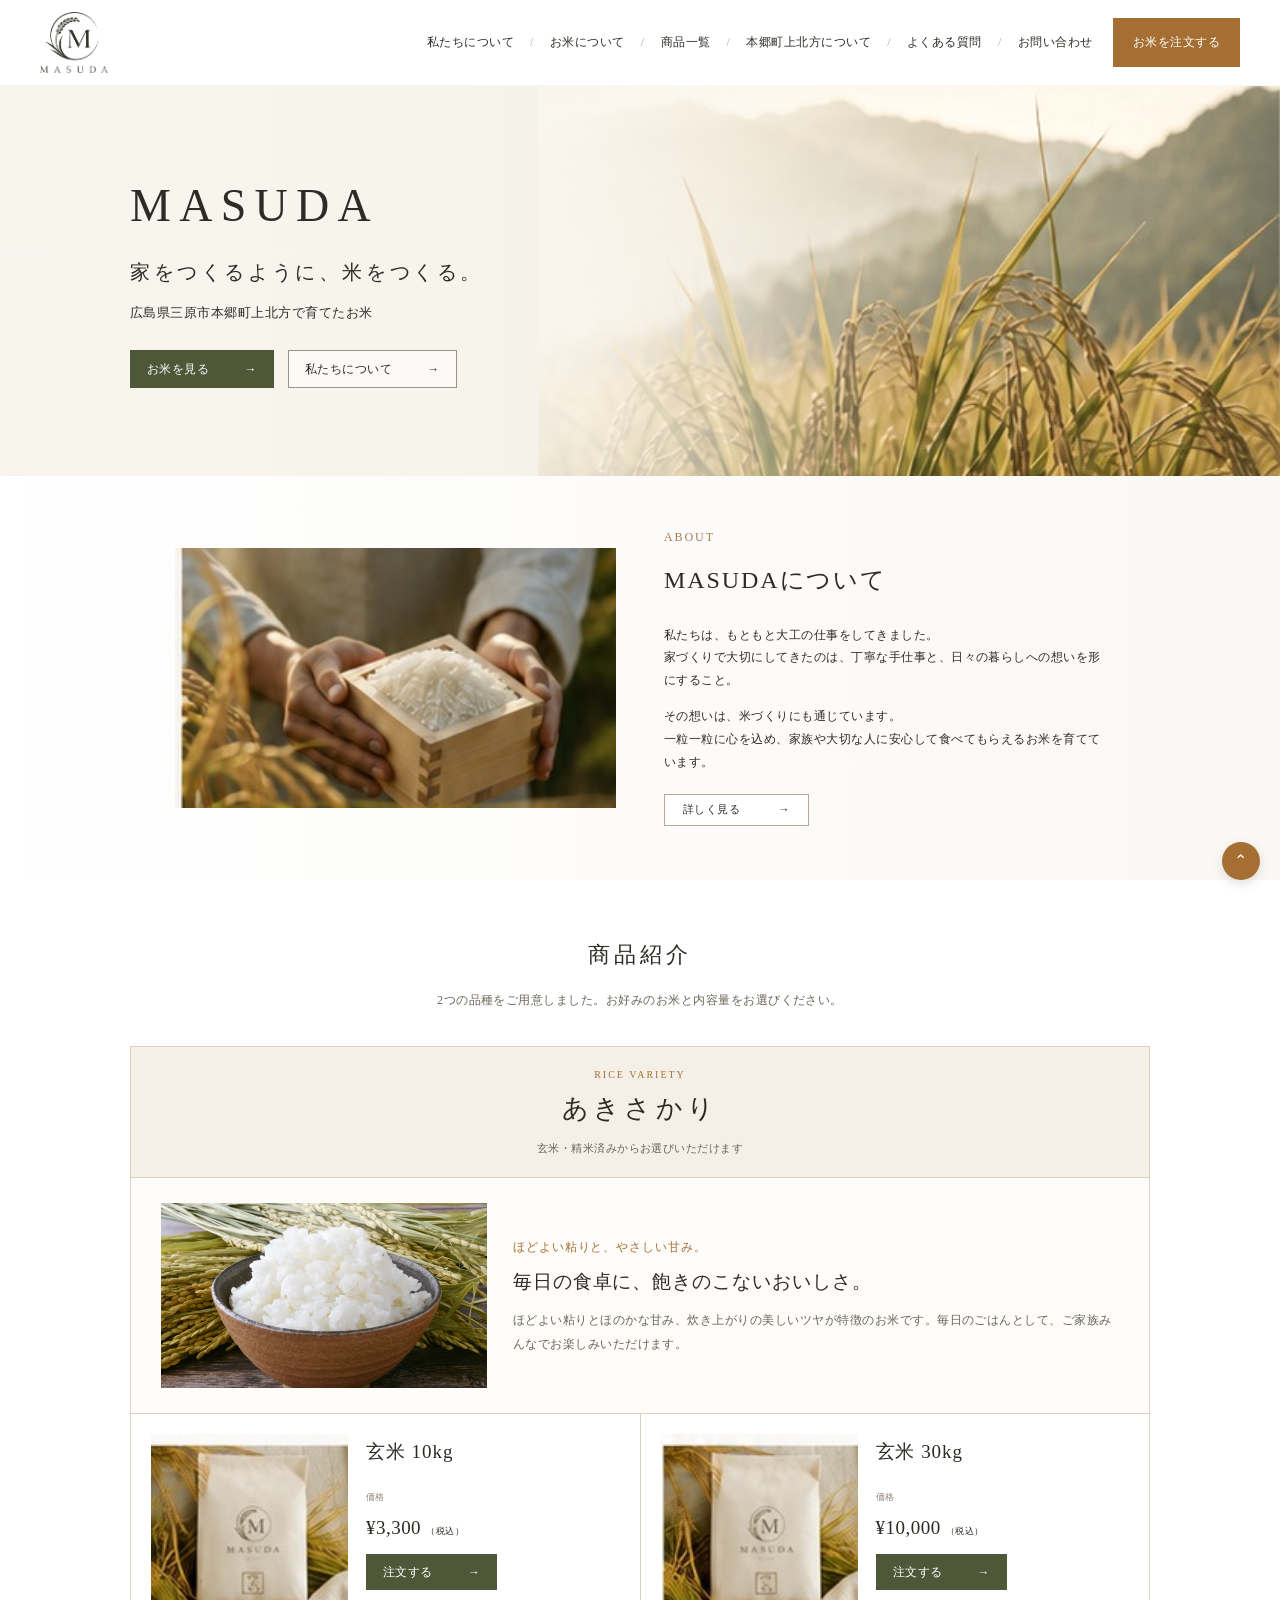
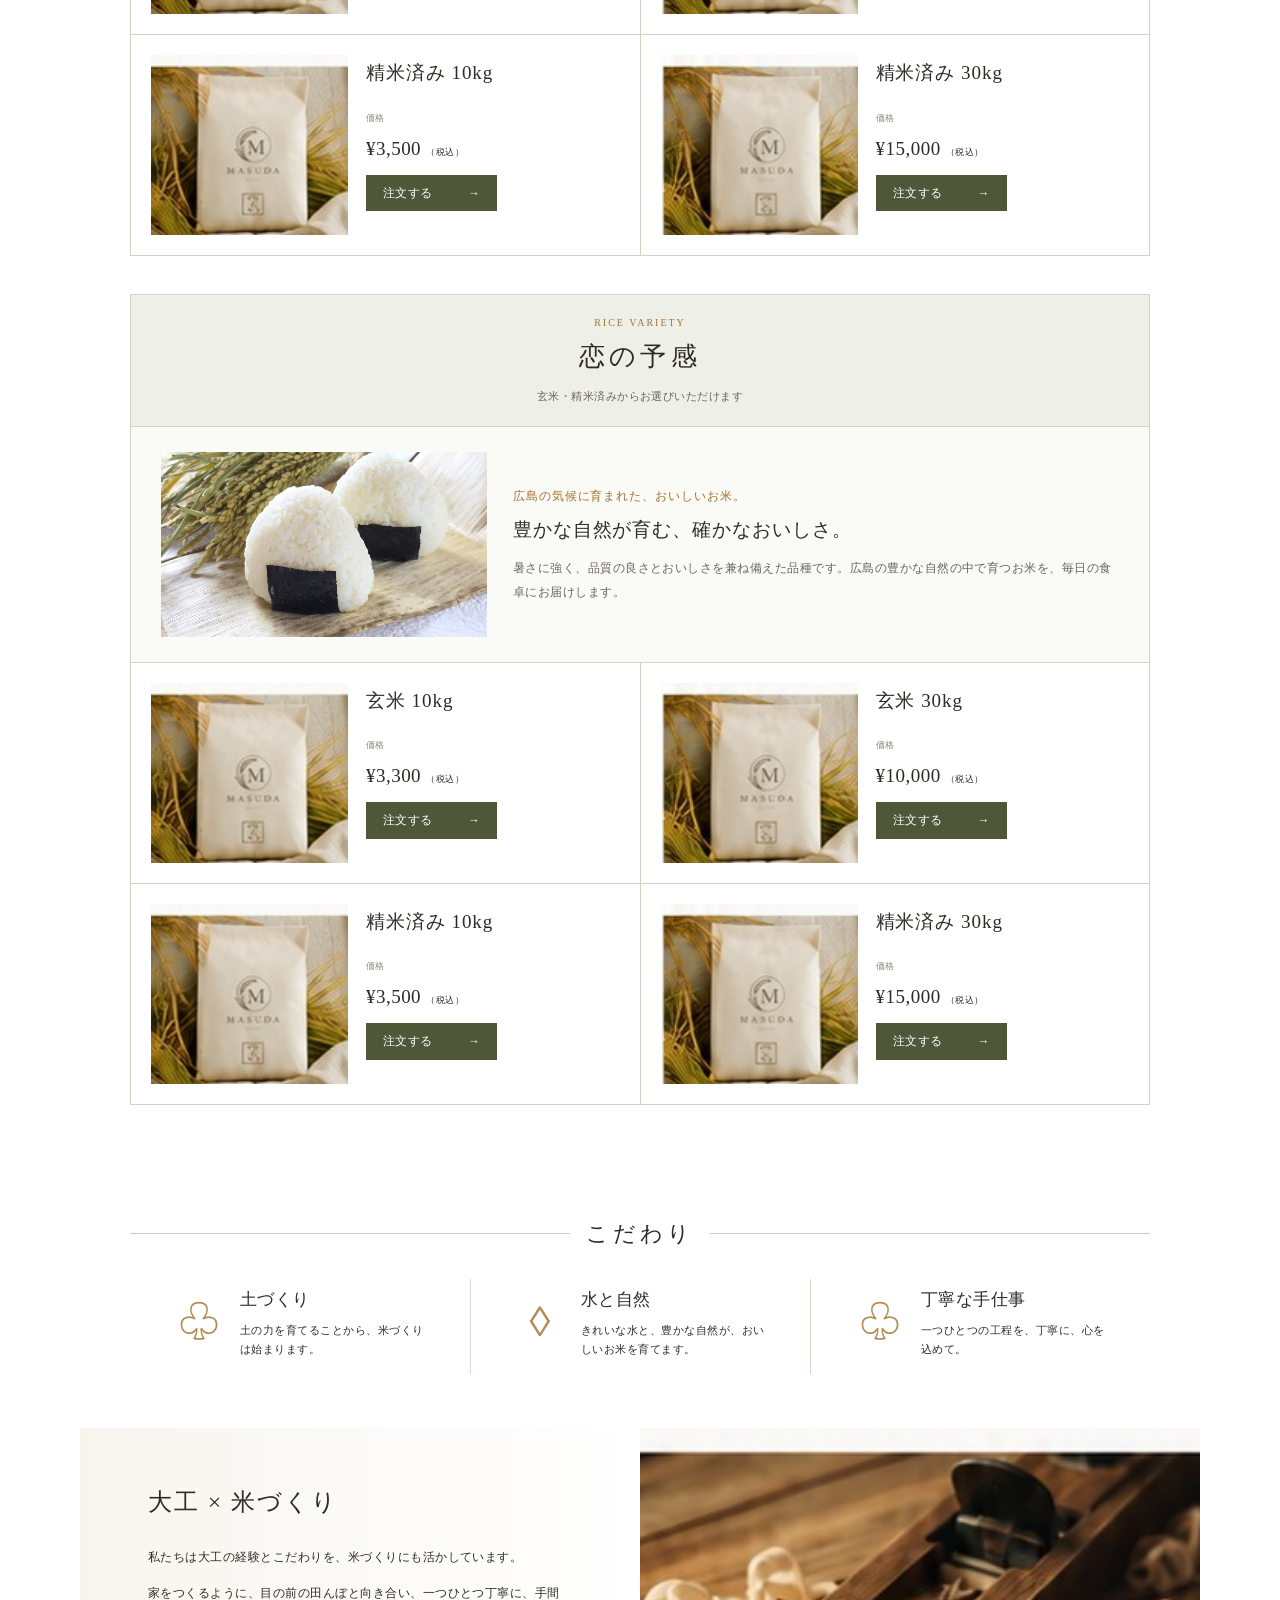
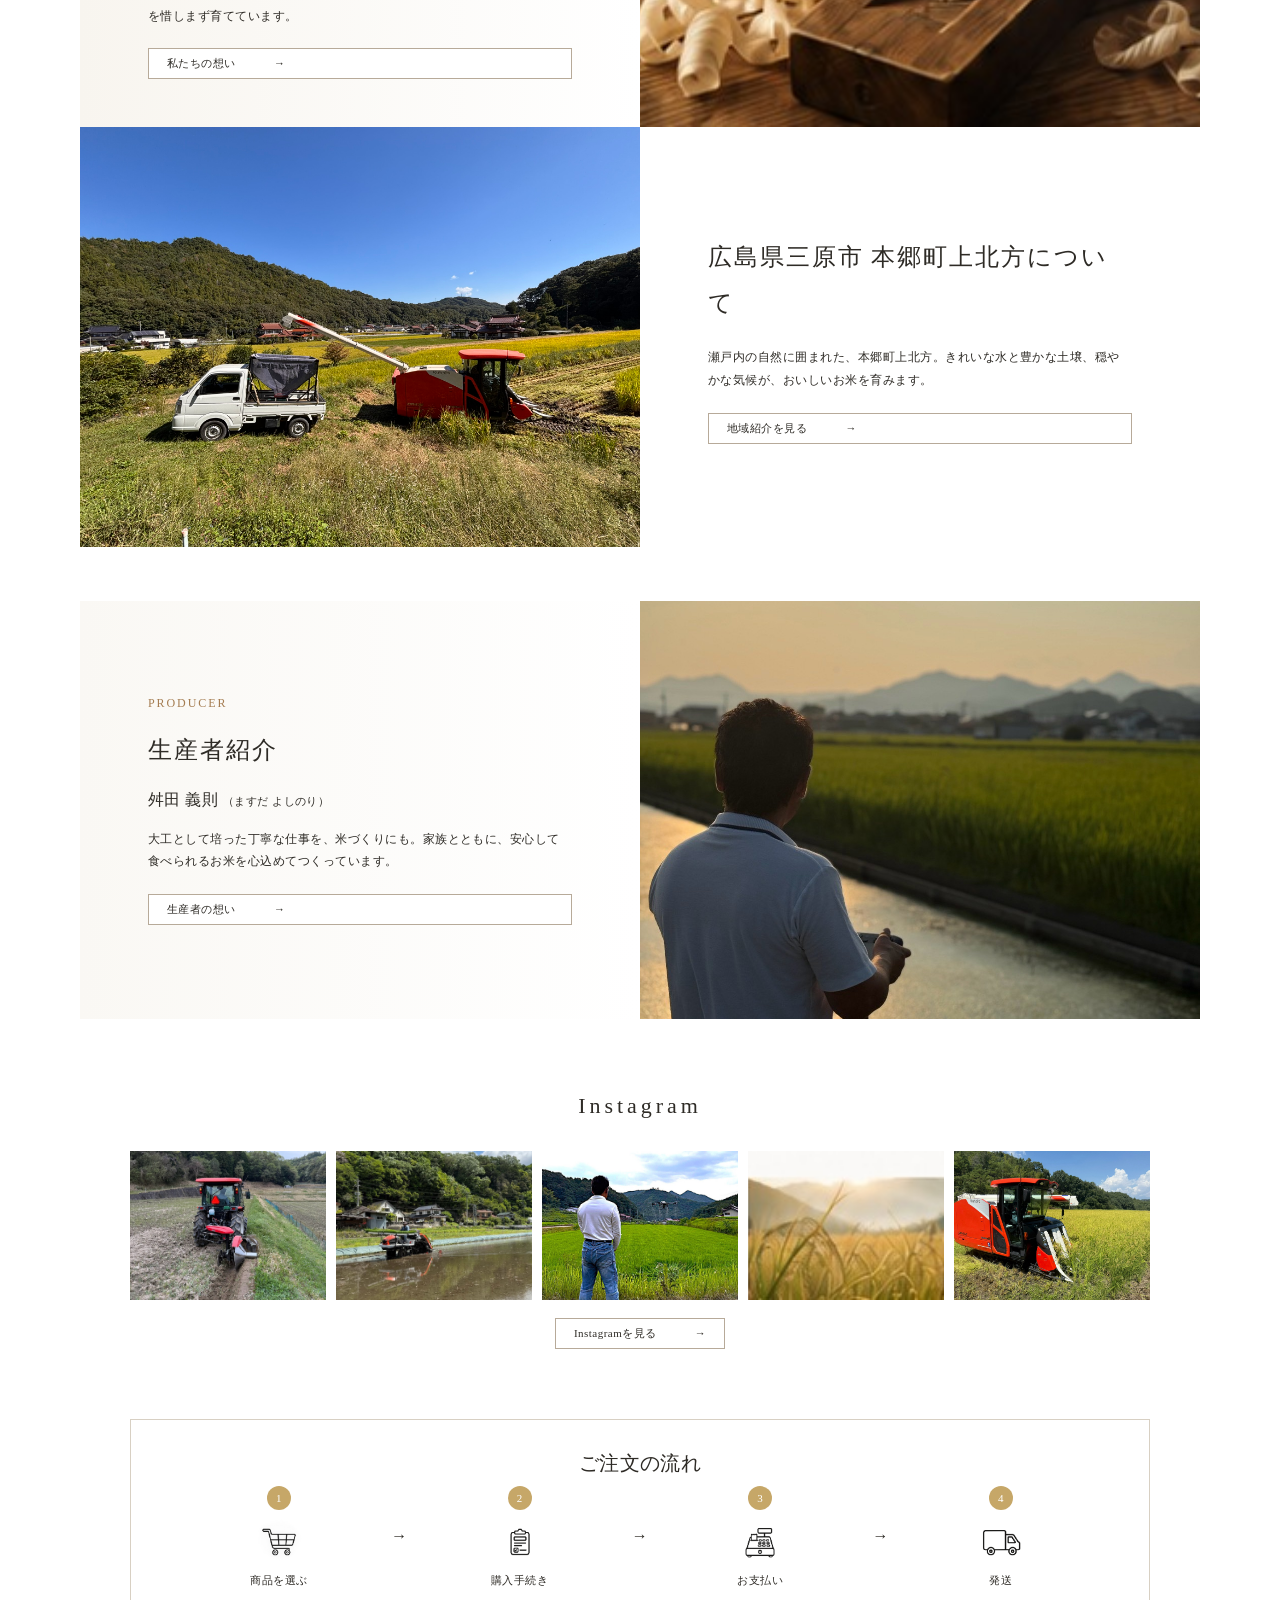
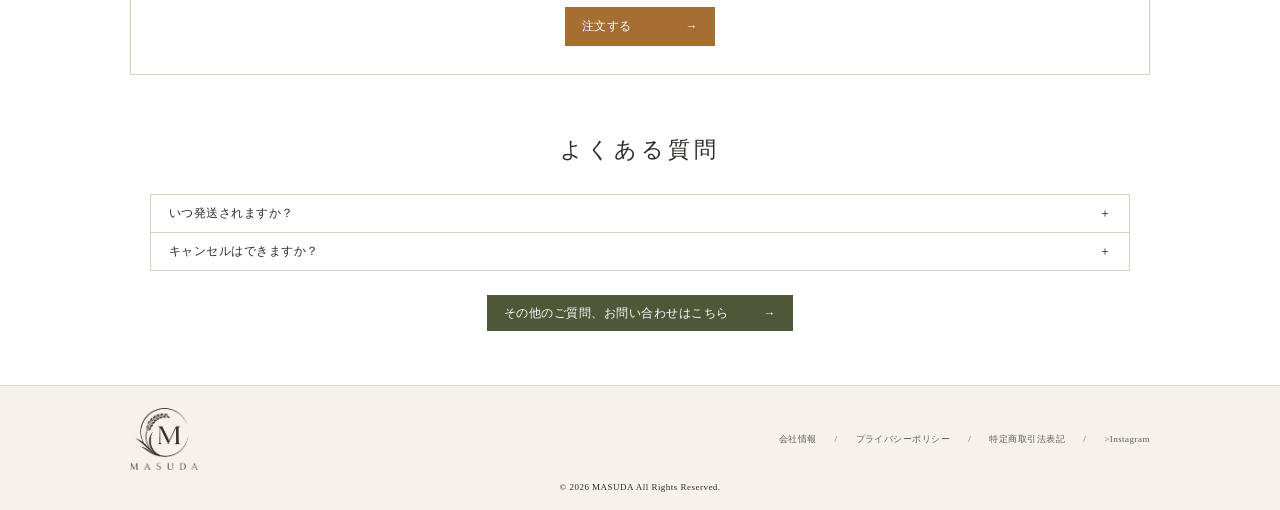
==== index.html @ 1111ba32 "Add files via upload" ====
<!doctype html>
<html lang="ja">
<head>
  <meta charset="utf-8" />
  <meta name="viewport" content="width=device-width, initial-scale=1" />
  <title>MASUDA｜広島県三原市 本郷町上北方のお米</title>
  <meta name="description" content="家をつくるように、米をつくる。広島県三原市本郷町上北方で育てたお米をお届けします。" />
  <link rel="stylesheet" href="styles.css" />
</head>
<body>
  <header class="site-header">
    <a class="brand" href="#top" aria-label="MASUDA トップへ">
      <img src="assets/背景なし.png" alt="MASUDA" style="display:block; width:170px; max-width:40%; height:auto;" />
    </a>
    <button class="menu-toggle" aria-label="メニューを開く" aria-expanded="false">☰</button>
    <nav class="global-nav" aria-label="メインナビゲーション">
      <a href="#about">私たちについて</a><span>/</span>
      <a href="#rice">お米について</a><span>/</span>
      <a href="#products">商品一覧</a><span>/</span>
      <a href="#area">本郷町上北方について</a><span>/</span>
      <a href="#faq">よくある質問</a><span>/</span>
      <a href="#contact">お問い合わせ</a>
      <a class="nav-cta" href="#order">お米を注文する</a>
    </nav>
  </header>

  <main id="top">
    <section class="hero">
      <div class="hero-photo" aria-hidden="true"></div>
      <div class="hero-fade" aria-hidden="true"></div>
      <div class="hero-inner shell">
        <p class="hero-title">MASUDA</p>
        <h1>家をつくるように、米をつくる。</h1>
        <p class="hero-copy">広島県三原市本郷町上北方で育てたお米</p>
        <div class="hero-actions">
          <a class="button button-dark" href="#products">お米を見る <span>→</span></a>
          <a class="button button-light" href="#about">私たちについて <span>→</span></a>
        </div>
      </div>
    </section>

    <section class="about section" id="about">
      <div class="shell two-col about-grid">
        <img class="photo" src="assets/about.jpg" alt="升に入れたお米を手に持つ様子" />
        <div class="about-copy">
          <p class="eyebrow">ABOUT</p>
          <h2>MASUDAについて</h2>
          <p>私たちは、もともと大工の仕事をしてきました。<br>家づくりで大切にしてきたのは、丁寧な手仕事と、日々の暮らしへの想いを形にすること。</p>
          <p>その想いは、米づくりにも通じています。<br>一粒一粒に心を込め、家族や大切な人に安心して食べてもらえるお米を育てています。</p>
          <a class="text-button" href="about.html">詳しく見る <span>→</span></a>
        </div>
      </div>
    </section>

    <section class="products section" id="products">
      <div class="shell">
        <div class="section-heading-inline"><h2>商品紹介</h2></div>
        <p class="products-intro">2つの品種をご用意しました。お好みのお米と内容量をお選びください。</p>
          <section class="rice-variety rice-variety--akisakari" aria-labelledby="heading-akisakari">
            <div class="variety-heading">
              <span class="variety-eyebrow">RICE VARIETY</span>
              <h3 id="heading-akisakari">あきさかり</h3>
              <p>玄米・精米済みからお選びいただけます</p>
            </div>
            <div class="variety-story">
              <img class="variety-story-photo" src="assets/akisakari.jpg" alt="あきさかりの写真" loading="lazy" />
              <div class="variety-story-text">
                <p class="variety-tagline">ほどよい粘りと、やさしい甘み。</p>
                <h4>毎日の食卓に、飽きのこないおいしさ。</h4>
                <p>ほどよい粘りとほのかな甘み、炊き上がりの美しいツヤが特徴のお米です。毎日のごはんとして、ご家族みんなでお楽しみいただけます。</p>
              </div>
            </div>
            <div class="product-grid">
              <article class="product-card">
                <img src="assets/product10.jpg" alt="あきさかり 玄米 10kg" loading="lazy" />
                <div class="product-body">
                  <h4>玄米 <span>10kg</span></h4>
                  <span class="label">価格</span>
                  <p class="price">¥3,300 <small>（税込）</small></p>
                  <a href="#order" class="button button-dark small">注文する <span>→</span></a>
                </div>
              </article>
              <article class="product-card">
                <img src="assets/product30.jpg" alt="あきさかり 玄米 30kg" loading="lazy" />
                <div class="product-body">
                  <h4>玄米 <span>30kg</span></h4>
                  <span class="label">価格</span>
                  <p class="price">¥10,000 <small>（税込）</small></p>
                  <a href="#order" class="button button-dark small">注文する <span>→</span></a>
                </div>
              </article>
              <article class="product-card">
                <img src="assets/product10.jpg" alt="あきさかり 精米済み 10kg" loading="lazy" />
                <div class="product-body">
                  <h4>精米済み <span>10kg</span></h4>
                  <span class="label">価格</span>
                  <p class="price">¥3,500 <small>（税込）</small></p>
                  <a href="#order" class="button button-dark small">注文する <span>→</span></a>
                </div>
              </article>
              <article class="product-card">
                <img src="assets/product30.jpg" alt="あきさかり 精米済み 30kg" loading="lazy" />
                <div class="product-body">
                  <h4>精米済み <span>30kg</span></h4>
                  <span class="label">価格</span>
                  <p class="price">¥15,000 <small>（税込）</small></p>
                  <a href="#order" class="button button-dark small">注文する <span>→</span></a>
                </div>
              </article>
            </div>
          </section>
          <section class="rice-variety rice-variety--koinoyokan" aria-labelledby="heading-koinoyokan">
            <div class="variety-heading">
              <span class="variety-eyebrow">RICE VARIETY</span>
              <h3 id="heading-koinoyokan">恋の予感</h3>
              <p>玄米・精米済みからお選びいただけます</p>
            </div>
            <div class="variety-story">
              <img class="variety-story-photo" src="assets/koinoyokan.jpg" alt="恋の予感の写真" loading="lazy" />
              <div class="variety-story-text">
                <p class="variety-tagline">広島の気候に育まれた、おいしいお米。</p>
                <h4>豊かな自然が育む、確かなおいしさ。</h4>
                <p>暑さに強く、品質の良さとおいしさを兼ね備えた品種です。広島の豊かな自然の中で育つお米を、毎日の食卓にお届けします。</p>
              </div>
            </div>
            <div class="product-grid">
              <article class="product-card">
                <img src="assets/product10.jpg" alt="恋の予感 玄米 10kg" loading="lazy" />
                <div class="product-body">
                  <h4>玄米 <span>10kg</span></h4>
                  <span class="label">価格</span>
                  <p class="price">¥3,300 <small>（税込）</small></p>
                  <a href="#order" class="button button-dark small">注文する <span>→</span></a>
                </div>
              </article>
              <article class="product-card">
                <img src="assets/product30.jpg" alt="恋の予感 玄米 30kg" loading="lazy" />
                <div class="product-body">
                  <h4>玄米 <span>30kg</span></h4>
                  <span class="label">価格</span>
                  <p class="price">¥10,000 <small>（税込）</small></p>
                  <a href="#order" class="button button-dark small">注文する <span>→</span></a>
                </div>
              </article>
              <article class="product-card">
                <img src="assets/product10.jpg" alt="恋の予感 精米済み 10kg" loading="lazy" />
                <div class="product-body">
                  <h4>精米済み <span>10kg</span></h4>
                  <span class="label">価格</span>
                  <p class="price">¥3,500 <small>（税込）</small></p>
                  <a href="#order" class="button button-dark small">注文する <span>→</span></a>
                </div>
              </article>
              <article class="product-card">
                <img src="assets/product30.jpg" alt="恋の予感 精米済み 30kg" loading="lazy" />
                <div class="product-body">
                  <h4>精米済み <span>30kg</span></h4>
                  <span class="label">価格</span>
                  <p class="price">¥15,000 <small>（税込）</small></p>
                  <a href="#order" class="button button-dark small">注文する <span>→</span></a>
                </div>
              </article>
            </div>
          </section>
      </div>
    </section>

    <section class="section commitment" id="rice">
      <div class="shell">
        <h2 class="center-title"><span>こだわり</span></h2>
        <div class="feature-grid">
          <article><div class="icon">♧</div><h3>土づくり</h3><p>土の力を育てることから、米づくりは始まります。</p></article>
          <article><div class="icon">◊</div><h3>水と自然</h3><p>きれいな水と、豊かな自然が、おいしいお米を育てます。</p></article>
          <article><div class="icon">♧</div><h3>丁寧な手仕事</h3><p>一つひとつの工程を、丁寧に、心を込めて。</p></article>
        </div>
      </div>
    </section>

    <section class="story-block" id="story">
      <div class="shell split-row">
        <div class="text-panel"><h2>大工 × 米づくり</h2><p>私たちは大工の経験とこだわりを、米づくりにも活かしています。</p><p>家をつくるように、目の前の田んぼと向き合い、一つひとつ丁寧に、手間を惜しまず育てています。</p><a class="text-button" href="about.html">私たちの想い <span>→</span></a></div>
        <img src="assets/wood.jpg" alt="鉋と木くず" />
      </div>
    </section>

    <section class="area-block" id="area">
      <div class="shell split-row reverse-mobile">
        <img src="assets/IMG_4456.JPEG" alt="広島県三原市本郷町上北方の田園風景" />
        <div class="text-panel"><h2>広島県三原市 本郷町上北方について</h2><p>瀬戸内の自然に囲まれた、本郷町上北方。きれいな水と豊かな土壌、穏やかな気候が、おいしいお米を育みます。</p><a class="text-button" href="chiiki.html">地域紹介を見る <span>→</span></a></div>
      </div>
    </section>

    <section class="producer section">
      <div class="shell split-row producer-row">
        <div class="text-panel"><p class="eyebrow">PRODUCER</p><h2>生産者紹介</h2><h3>舛田 義則 <small>（ますだ よしのり）</small></h3><p>大工として培った丁寧な仕事を、米づくりにも。家族とともに、安心して食べられるお米を心込めてつくっています。</p><a class="text-button" href="#contact">生産者の想い <span>→</span></a></div>
        <img src="assets/MASUDA.jpg" alt="生産者 舛田義則" />
      </div>
    </section>

    <section class="instagram section">
      <div class="shell">
        <h2 class="center-title simple">Instagram</h2>
        <div class="insta-grid">
          <img src="assets/azenuri.jpg" alt="畔塗り"><img src="assets/taue.jpg" alt="田植え"><img src="assets/dron.jpg" alt="ドローン"><img src="assets/insta1.jpg" alt="稲穂"><img src="assets/inekari.jpg" alt="稲刈り">
        </div>
        <div class="center"><a class="text-button" href="https://www.instagram.com/masudabuilding/" target="_blank"rel="noopener noreferrer">Instagramを見る <span>→</span></a></div>
      </div>
    </section>

    <section class="order section" id="order">
      <div class="shell order-box">
        <h2>ご注文の流れ</h2>
        
        <div class="steps">
          <div class="step"><span>1</span><div class="step-icon"><img src="assets/cart.png" alt="商品を選ぶ" /></div><p>商品を選ぶ</p></div><b>→</b>
          <div class="step"><span>2</span><div class="step-icon"><img src="assets/application.png" alt="購入手続き" /></div><p>購入手続き</p></div><b>→</b>
          <div class="step"><span>3</span><div class="step-icon"><img src="assets/reji.png" alt="支払い" /></div><p>お支払い</p></div><b>→</b>
          <div class="step"><span>4</span><div class="step-icon"><img src="assets/track.png" alt="発送" /></div><p>発送</p></div>
        </div>
        <a class="button button-gold order-cta" href="#">注文する <span>→</span></a>
      </div>
    </section>

    <section class="faq section" id="faq">
      <div class="shell narrow">
        <h2 class="center-title simple">よくある質問</h2>
        <details>
            <summary>いつ発送されますか？</summary>
            <p>ご入金確認後、３～４日程度で準備が整い次第発送いたします。</p>
          </details>
        <details>
            <summary>キャンセルはできますか？</summary>
            <p>発送前であれば対応できる場合があります（基本的にはキャンセルできません）。お問い合わせください。</p>
          </details>
        </div>
          <a href="#" class="button button-dark small">その他のご質問、お問い合わせはこちら <span>→</span></a>
      
    </section>
  </main>

  <footer class="site-footer" id="contact">
    <div class="shell footer-inner">
        <a class="brand" href="#top">
            <img src="assets/背景なし.png" alt="MASUDA" style="display:block; width:170px; max-width:40%; height:auto;" />
        </a>
        <nav>
            <a href="#">会社情報</a>
            <span>/</span>
            <a href="#">プライバシーポリシー</a>
            <span>/</span>
            <a href="#">特定商取引法表記</a>
            <span>/</span>
            <a href="https://www.instagram.com/masudabuilding/" target="_blank"rel="noopener noreferrer">>Instagram</a>
        </nav>
      </div>
    <small>© 2026 MASUDA All Rights Reserved.</small>
  </footer>
  <a class="to-top" href="#top" aria-label="ページ上部へ">⌃</a>
  <script src="script.js"></script>
</body>
</html>
---- styles.css ----
:root
{
    --ink:#2e2b26;
    --muted:#6b645a;
    --cream:#f8f6f1;
    --line:#d8d0c3;
    --green:#4f5739;
    --gold:#a56f33;
    --soft:#f4f0e8;
    --max:1020px
}
*
{
    box-sizing:border-box
}
html
{
    scroll-behavior:smooth
}
body
{
    margin:0;
    color:var(--ink);
    background:#fff;
    font-family:"Noto Serif JP","Yu Mincho",YuMincho,"Hiragino Mincho ProN",serif;
    line-height:1.9;
    letter-spacing:.03em
}
img
{
    display:block;
    max-width:100%
}
a
{
    color:inherit;
    text-decoration:none
}
.shell
{
    width:min(var(--max),calc(100% - 56px));
    margin-inline:auto
}
.section
{
    padding:54px 0
}
.site-header
{
    height:86px;
        display:flex;
        align-items:center;
        justify-content:space-between;
        padding:0 40px;
        background:rgba(255,255,255,.96);
        position:sticky;
        top:0;
        z-index:30;
        border-bottom:1px solid rgba(0,0,0,.03)
}
.brand
{
    display:flex;
    align-items:center;
    gap:14px
}
.brand-mark
{
    width:48px;
    height:48px;
    border:1px solid #6b655e;
    border-radius:50%;
    display:grid;
    place-items:center;
    font-size:28px;
    font-family:Georgia,serif;
    position:relative
}
.brand-mark:before
{
    content:"";position:absolute;
    inset:5px;
    border:1px solid #c9c1b6;
    border-radius:50%
}
.brand-name
{
    font-size:18px;
    letter-spacing:.35em
}
.global-nav
{
    display:flex;
    align-items:center;
    gap:16px;
    font-size:12px
}
.global-nav a
{
    white-space:nowrap
}
.global-nav span
{
    color:#b0a89e
}
.nav-cta
{
    background:var(--gold);
    color:#fff;
    padding:13px 20px;
    margin-left:4px
}
.menu-toggle
{
    display:none;
    border:0;
    background:none;
    font-size:26px
}
.hero
{
    height:390px;
    position:relative;
    overflow:hidden;
    background:#ebe6dc
}
.hero-photo
{
    position:absolute;
    inset:0;
    background-image:url('assets/hero.jpg');
    background-size:58% 100%;
    background-position:right center;
    background-repeat:no-repeat;
    filter:saturate(.9) sepia(.08)
}
.hero-fade
{
    position:absolute;
    inset:0;
    background:linear-gradient(90deg,rgba(248,245,238,.98) 0%,rgba(248,245,238,.94) 35%,rgba(248,245,238,.55) 56%,rgba(255,255,255,0) 72%)
}
.hero-inner
{
    position:relative;
    z-index:2;
    padding-top:76px
}
.hero-title
{
    font-size:46px;
    letter-spacing:.18em;
    margin:0 0 4px
}
.hero h1
{
    font-size:20px;
    font-weight:500;
    letter-spacing:.18em;
    margin:0 0 10px
}
.hero-copy
{
    font-size:13px;
    margin:0 0 24px
}
.hero-actions
{
    display:flex;
    gap:14px
}
.button
{
    display:inline-flex;
    align-items:center;
    justify-content:space-between;
    gap:35px;
    min-width:142px;
    padding:11px 16px;
    border:1px solid #9b9389;
    font-size:12px;
    line-height:1.2
}
.button-dark
{
    background:var(--green);
    border-color:var(--green);
    color:white
}
.button-light
{
    background:rgba(255,255,255,.55)
}
.button-gold
{
    background:var(--gold);
    border-color:var(--gold);
    color:#fff
}
.button.small
{
    padding:10px 16px;
    min-width:120px
}
.two-col,.split-row
{
    display:grid;
    grid-template-columns:1fr 1fr;
    align-items:stretch
}
.about
{
    background:linear-gradient(90deg,#fff,#faf8f4)
}
.about-grid
{
    max-width:930px;
    gap:48px;
    align-items:center
}
.photo
{
    width:100%;
    height:260px;
    object-fit:cover
}
.eyebrow
{
    font:10px Georgia,serif;
    color:#a57d52;
    letter-spacing:.16em;
    margin:0
}
.about-copy h2,.text-panel h2
{
    font-size:24px;
    font-weight:500;
    letter-spacing:.08em;
    margin:4px 0 20px
}
.about-copy p,.text-panel p
{
    font-size:12px;
    margin:0 0 13px
}
.text-button
{
    display:inline-flex;
    gap:38px;
    align-items:center;
    border:1px solid #b7aa99;
    padding:8px 18px;
    font-size:11px;
    line-height:1.2;
    margin-top:8px;
    background:#fff
}
.section-heading-inline
{
    display:flex;
    align-items:baseline;
    justify-content:center;
    gap:20px;
    margin-bottom:14px
}
.section-heading-inline h2,.center-title
{
    font-size:22px;
    font-weight:500;
    letter-spacing:.18em;
    margin:0
}
.section-heading-inline small
{
    font-size:9px;
    color:#797168
}
.product-grid
{
    display:grid;
    grid-template-columns:1fr 1fr;
    border:1px solid var(--line)
}
.product-card
{
    display:grid;
    grid-template-columns:42% 58%;
    padding:14px 18px;
    gap:20px
}
.product-card+ .product-card
{
    border-left:1px solid var(--line)
}
.product-card img
{
    width:100%;
    height:150px;
    object-fit:cover
}
.product-body h3
{
    font-size:20px;
    font-weight:500;
    letter-spacing:.08em;
    margin:2px 0 10px
}
.label
{
    font-size:9px;
    color:#8d8378
}
.price
{
    font-size:19px;
    margin:0 0 8px
}
.price small
{
    font-size:9px
}
.note
{
    text-align:center;
    font-size:9px;
    margin:8px 0 0
}
.center-title
{
    text-align:center;
    display:flex;
    align-items:center;
    gap:16px;
    justify-content:center;
    margin-bottom:24px
}
.center-title:before,.center-title:after
{
    content:"";
    height:1px;
    background:#cfc6b9;
    flex:1
}
.center-title.simple:before,.center-title.simple:after
{
    display:none
}
.feature-grid
{
    display:grid;
    grid-template-columns:repeat(3,1fr)
}
.feature-grid article
{
    text-align:left;
    padding:4px 40px 12px;
    display:grid;
    grid-template-columns:58px 1fr;
    column-gap:12px;
    align-items:center
}
.feature-grid article+article
{
    border-left:1px solid #ded7cc
}
.feature-grid .icon
{
    grid-row:1/3;
    font-size:42px;
    color:#b38b55;
    text-align:center
}
.feature-grid h3
{
    font-size:17px;
    font-weight:500;
    margin:0
}
.feature-grid p
{
    font-size:11px;
    line-height:1.7;
    margin:2px 0
}
.story-block,.area-block
{
    padding:0
}
.split-row
{
    width:min(1120px,calc(100% - 96px));
    margin-inline:auto
}
.split-row>*
{
    min-height:250px
}
.split-row img
{
    width:100%;
    height:100%;
    object-fit:cover
}
.text-panel
{
    background:linear-gradient(90deg,#f8f5ef,#fff);
    padding:48px 68px;
    display:flex;
    flex-direction:column;
    justify-content:center
}
.area-block .text-panel
{
    background:#fff
}
.producer-row .text-panel
{
    background:linear-gradient(90deg,#faf8f4,#fff)
}
.producer-row img
{
    object-position:center 35%
}
.producer .split-row
{
    width:min(1120px,calc(100% - 96px))
}
.producer h3
{
    font-size:16px;
    font-weight:500;
    margin:-8px 0 12px
}
.producer h3 small
{
    font-size:11px
}
.instagram
{
    padding-top:12px
}
.insta-grid
{
    display:grid;
    grid-template-columns:repeat(5,1fr);
    gap:10px;
    margin:16px 0 10px
}
.insta-grid img
{
    width:100%;
    aspect-ratio:1.32/1;
    object-fit:cover
}
.center
{
    text-align:center
}
.order
{
    padding-top:16px
}
.order-box
{
    border:1px solid var(--line);
    padding:24px 54px 28px;
    text-align:center
}
.order-box h2
{
    font-size:20px;
    font-weight:500;
    margin:0
}
.order-box>p
{
    font-size:11px;
    margin:0 0 20px
}
.steps
{
    display:grid;
    grid-template-columns:1fr auto 1fr auto 1fr auto 1fr;
    align-items:center;
    gap:18px
}
.step span
{
    display:inline-grid;
    place-items:center;
    width:24px;
    height:24px;
    background:#c6a768;
    color:white;
    border-radius:50%;
    font-size:11px
}
.step-icon
{
    font-size:28px;
    margin:4px 0;
    color:#6d685f
}
.step-icon img
{
    width: 50px;
    height: 50px;
    object-fit: contain;
    margin: 0 auto;
}
.step p
{
    font-size:11px;
    margin:0
}
.steps b
{
    font-weight:400
}
.order-cta
{
    margin-top:16px;
    min-width:150px
}
.narrow
{
    width:min(980px,calc(100% - 56px))
}
.faq
{
    padding-top:0
}
.faq details
{
    border:1px solid var(--line);
    border-bottom:none;
    padding:0 18px;
    font-size:12px
}
.faq details:last-child
{
    border-bottom:1px solid var(--line)
}
.faq summary
{
    padding:7px 0;
    cursor:pointer;
    list-style:none;
    display:flex;
    justify-content:space-between
}
.faq summary:after
{
    content:"＋"
}
.faq details[open] summary:after
{
    content:"−"
}
.faq details p
{
    margin:0 0 12px;
    color:var(--muted)
}
.faq > .button {
    display: flex;
    width: fit-content;
    margin: 24px auto 0;
}
.site-footer
{
    background:#f5f2ec;
    border-top:1px solid #e2dcd2;
    padding:22px 0 10px;
    text-align:center
}
.footer-inner
{
    display:flex;
    align-items:center;
    justify-content:space-between
}
.footer-inner .brand-mark
{
    width:42px;
    height:42px;
    font-size:24px
}
.footer-inner .brand-name
{
    font-size:16px
}
.footer-inner nav
{
    display:flex;
    gap:18px;
    font-size:9px;
    color:#605a54
}
.site-footer small
{
    font-size:9px
}
.to-top
{
    position:fixed;
    right:20px;
    bottom:20px;
    width:38px;
    height:38px;
    border-radius:50%;
    background:var(--gold);color:#fff;
    display:grid;
    place-items:center;
    z-index:10;
    box-shadow:0 4px 12px rgba(0,0,0,.12)
}
@media (max-width: 900px)
{
    .site-header
    {
        height:70px;
        padding:0 18px
    }
    .site-header .brand-mark
    {
        width:40px;
        height:40px;
        font-size:23px
    }
    .site-header .brand-name
    {
        font-size:14px
    }
    .menu-toggle
    {
        display:block
    }
    .global-nav
    {
        display:none;
        position:absolute;
        top:70px;
        left:0;
        right:0;
        background:#fff;
        padding:20px;
        flex-direction:column;
        align-items:stretch;
        border-top:1px solid #eee
    }
    .global-nav.open
    {
        display:flex
    }
    .global-nav>span
    {
        display:none
    }
    .nav-cta
    {
        text-align:center
    }
    .hero
    {
        height:500px
    }
    .hero-photo
    {
        background-size:cover;
        background-position:58% center;
        opacity:.72
    }
    .hero-fade
    {
        background:linear-gradient(90deg,rgba(250,248,243,.98),rgba(250,248,243,.62) 65%,rgba(250,248,243,.2))
    }
    .hero-inner
    {
        padding-top:130px
    }
    .hero-title
    {
        font-size:38px
    }
    .two-col,.split-row,.product-grid
    {
        grid-template-columns:1fr
    }
    .about-grid
    {
        gap:26px
    }
    .product-card+ .product-card
    {
        border-left:0;
        border-top:1px solid var(--line)
    }
    .feature-grid
    {
        grid-template-columns:1fr
    }
    .feature-grid article
    {
        padding:18px 10px
    }
    .feature-grid article+article
    {
        border-left:0;
        border-top:1px solid #ded7cc
    }
    .split-row
    {
        width:min(100% - 32px,720px)
    }
    .text-panel
    {
        padding:38px 28px
    }
    .reverse-mobile img
    {
        order:1
    }
    .reverse-mobile .text-panel
    {
        order:2
    }
    .producer .split-row
    {
        width:min(100% - 32px,720px)
    }
    .insta-grid
    {
        grid-template-columns:repeat(2,1fr)
    }
    .insta-grid img:last-child
    {
        display:none
    }
    .steps
    {
        grid-template-columns:1fr 1fr;
        gap:18px
    }
    .steps b
    {
        display:none
    }
    .order-box
    {
        padding:24px
    }
    .footer-inner
    {
        flex-direction:column;
        gap:18px
    }
    .footer-inner nav
    {
        flex-wrap:wrap;
        justify-content:center
    }
    .shell
    {
        width:min(100% - 32px,var(--max))
    }
}
@media (max-width:560px)
{
    .hero-actions
    {
        flex-direction:column;
        align-items:flex-start
    }
    .hero h1
    {
        font-size:17px
    }
    .product-card
    {
    grid-template-columns:40% 60%;
        gap:14px;
        padding:12px
    }
    .product-card img
    {
        height:135px
    }
    .section
    {
        padding:38px 0
    }
    .insta-grid
    {
        grid-template-columns:1fr 1fr
    }
    .steps
    {
        grid-template-columns:1fr 1fr
    }
    .center-title
    {
        font-size:19px
    }
    .brand-name
    {
        letter-spacing:.25em
    }
}
/* MASUDAについて */
.about-page-hero
{
    padding:82px 0 76px;
    background:linear-gradient(90deg,#f6f1e8,#fff);
    border-bottom:1px solid var(--line)
}
.about-page-hero h1
{
    font-size:38px;
    font-weight:500;
    letter-spacing:.14em;
    margin:5px 0 8px
}
.about-page-hero>div>p:last-child
{
    font-size:15px;
    letter-spacing:.16em;
    margin:0;
    color:var(--muted)}
.about-intro
{
    display:grid;
    grid-template-columns:1fr 1fr;
    gap:70px;
    align-items:center;
    max-width:980px
}
.about-intro h2
{
    font-size:28px;
    font-weight:500;
    letter-spacing:.1em;
    line-height:1.65;
    margin:7px 0 24px
}
.about-intro p
{
    font-size:13px;
    margin:0 0 16px
}
.about-intro img
{
    width:100%;
    height:390px;
    object-fit:cover
}
.about-values
{
    padding:64px 0 72px;
    background:var(--cream)
}
.about-value-grid
{
    display:grid;
    grid-template-columns:repeat(3,1fr);
    border-top:1px solid var(--line);
    border-bottom:1px solid var(--line)
}
.about-value-grid article
{
    padding:34px 38px
}
.about-value-grid article+article
{
    border-left:1px solid var(--line)
}
.about-value-grid b
{
    font:12px Georgia,serif;
    color:var(--gold);
    letter-spacing:.12em
}
.about-value-grid h3
{
    font-size:18px;
    font-weight:500;
    letter-spacing:.1em;
    margin:8px 0 12px
}
.about-value-grid p
{
    font-size:12px;
    margin:0
}
.about-location
{
    padding:68px 0;
    background:#faf8f4
}
.about-location .about-intro img
{
    height:330px
}
.about-cta
{
    text-align:center
}
.about-cta>div>p
{
    font-size:12px;
    color:var(--gold);
    letter-spacing:.14em
}
.about-cta h2
{
    font-size:24px;
    font-weight:500;
    letter-spacing:.1em;
    margin:5px 0 22px
}
.about-cta .hero-actions
{
    justify-content:center
}
.global-nav a[aria-current="page"]
{
    border-bottom:1px solid var(--gold)
}
@media(max-width:900px)
{
    .about-page-hero
    {
        padding:58px 0
    }
    .about-page-hero h1
    {
        font-size:30px
    }
    .about-intro
    {
        grid-template-columns:1fr;
        gap:28px
    }
    .about-intro img
    {
        height:300px
    }
    .about-value-grid
    {
        grid-template-columns:1fr
    }
    .about-value-grid article+article
    {
        border-left:0;
        border-top:1px solid var(--line)
    }
    .about-location .about-intro img
    {
        order:2
    }
    .about-location .about-intro div
    {
        order:1
    }
}
@media(max-width:560px)
{
    .about-page-hero h1
    {
        font-size:25px
    }
    .about-intro h2
    {
        font-size:23px
    }
    .about-value-grid article
    {
        padding:28px 18px
    }
    .about-cta h2
    {
        font-size:20px
    }
}

/* 商品紹介：8商品表示用の調整 */
.product-grid { grid-template-columns:repeat(2,minmax(0,1fr)); }
.product-card { min-width:0; border-bottom:1px solid var(--line); }
.product-card:nth-child(2n+1) { border-left:0; }
.product-card:nth-last-child(-n+2) { border-bottom:0; }
.product-body h3 { font-size:17px; line-height:1.55; }
@media(max-width:900px) {
  .product-grid { grid-template-columns:1fr; }
  .product-card { border-left:0 !important; border-bottom:1px solid var(--line) !important; border-top:0 !important; }
  .product-card:last-child { border-bottom:0 !important; }
}

/* 商品紹介：品種別に4商品ずつ見やすく分類 */
.products-intro { text-align:center; margin:0 0 34px; font-size:12px; color:var(--muted); }
.rice-variety { margin:0 0 38px; border:1px solid var(--line); background:#fff; }
.rice-variety:last-child { margin-bottom:0; }
.variety-heading { text-align:center; background:#f4f0e8; padding:22px 14px 19px; border-bottom:1px solid var(--line); }
.rice-variety--koinoyokan .variety-heading { background:#eef0e8; }
.variety-eyebrow { display:block; font:10px Georgia,serif; letter-spacing:.20em; color:var(--gold); }
.variety-heading h3 { margin:4px 0; font-size:26px; font-weight:500; letter-spacing:.16em; }
.variety-heading p { font-size:11px; color:var(--muted); margin:0; }
.products .product-grid { grid-template-columns:repeat(2,minmax(0,1fr)); border:0; }
.products .product-card { min-width:0; grid-template-columns:42% minmax(0,1fr); gap:18px; padding:20px; border:0; border-bottom:1px solid var(--line); }
.products .product-card:nth-child(even) { border-left:1px solid var(--line); }
.products .product-card:nth-last-child(-n+2) { border-bottom:0; }
.products .product-card img { height:180px; object-fit:cover; }
.products .product-body h4 { font-size:19px; font-weight:500; margin:0 0 9px; letter-spacing:.05em; }
.products .product-body h4 span { white-space:nowrap; }
@media (max-width:900px) {
  .products .product-grid { grid-template-columns:1fr; }
  .products .product-card:nth-child(even) { border-left:0; }
  .products .product-card:not(:last-child) { border-bottom:1px solid var(--line); }
}
@media (max-width:560px) {
  .variety-heading h3 { font-size:23px; }
  .products .product-card { grid-template-columns:40% minmax(0,1fr); padding:12px; gap:14px; }
  .products .product-card img { height:145px; }
  .products .product-body h4 { font-size:16px; }
  .products .price { font-size:17px; }
}


/* 品種ごとの味わい・特徴紹介 */
.variety-story { display:grid; grid-template-columns:34% minmax(0,1fr); gap:26px; align-items:center; padding:25px 30px; border-bottom:1px solid var(--line); background:#fdfcf9; }
.rice-variety--koinoyokan .variety-story { background:#fafbf7; }
.variety-story-photo { display:block; width:100%; height:185px; object-fit:cover; }
.variety-story-text { min-width:0; }
.variety-story-text .variety-tagline { font-size:12px; color:var(--gold); letter-spacing:.08em; margin:0 0 8px; }
.variety-story-text h4 { font-size:19px; font-weight:500; line-height:1.6; margin:0 0 10px; letter-spacing:.05em; }
.variety-story-text p:last-child { font-size:12px; line-height:2; color:var(--muted); margin:0; }
@media(max-width:600px) {
  .variety-story { grid-template-columns:1fr; gap:14px; padding:18px; }
  .variety-story-photo { height:175px; }
  .variety-story-text h4 { font-size:17px; }
}
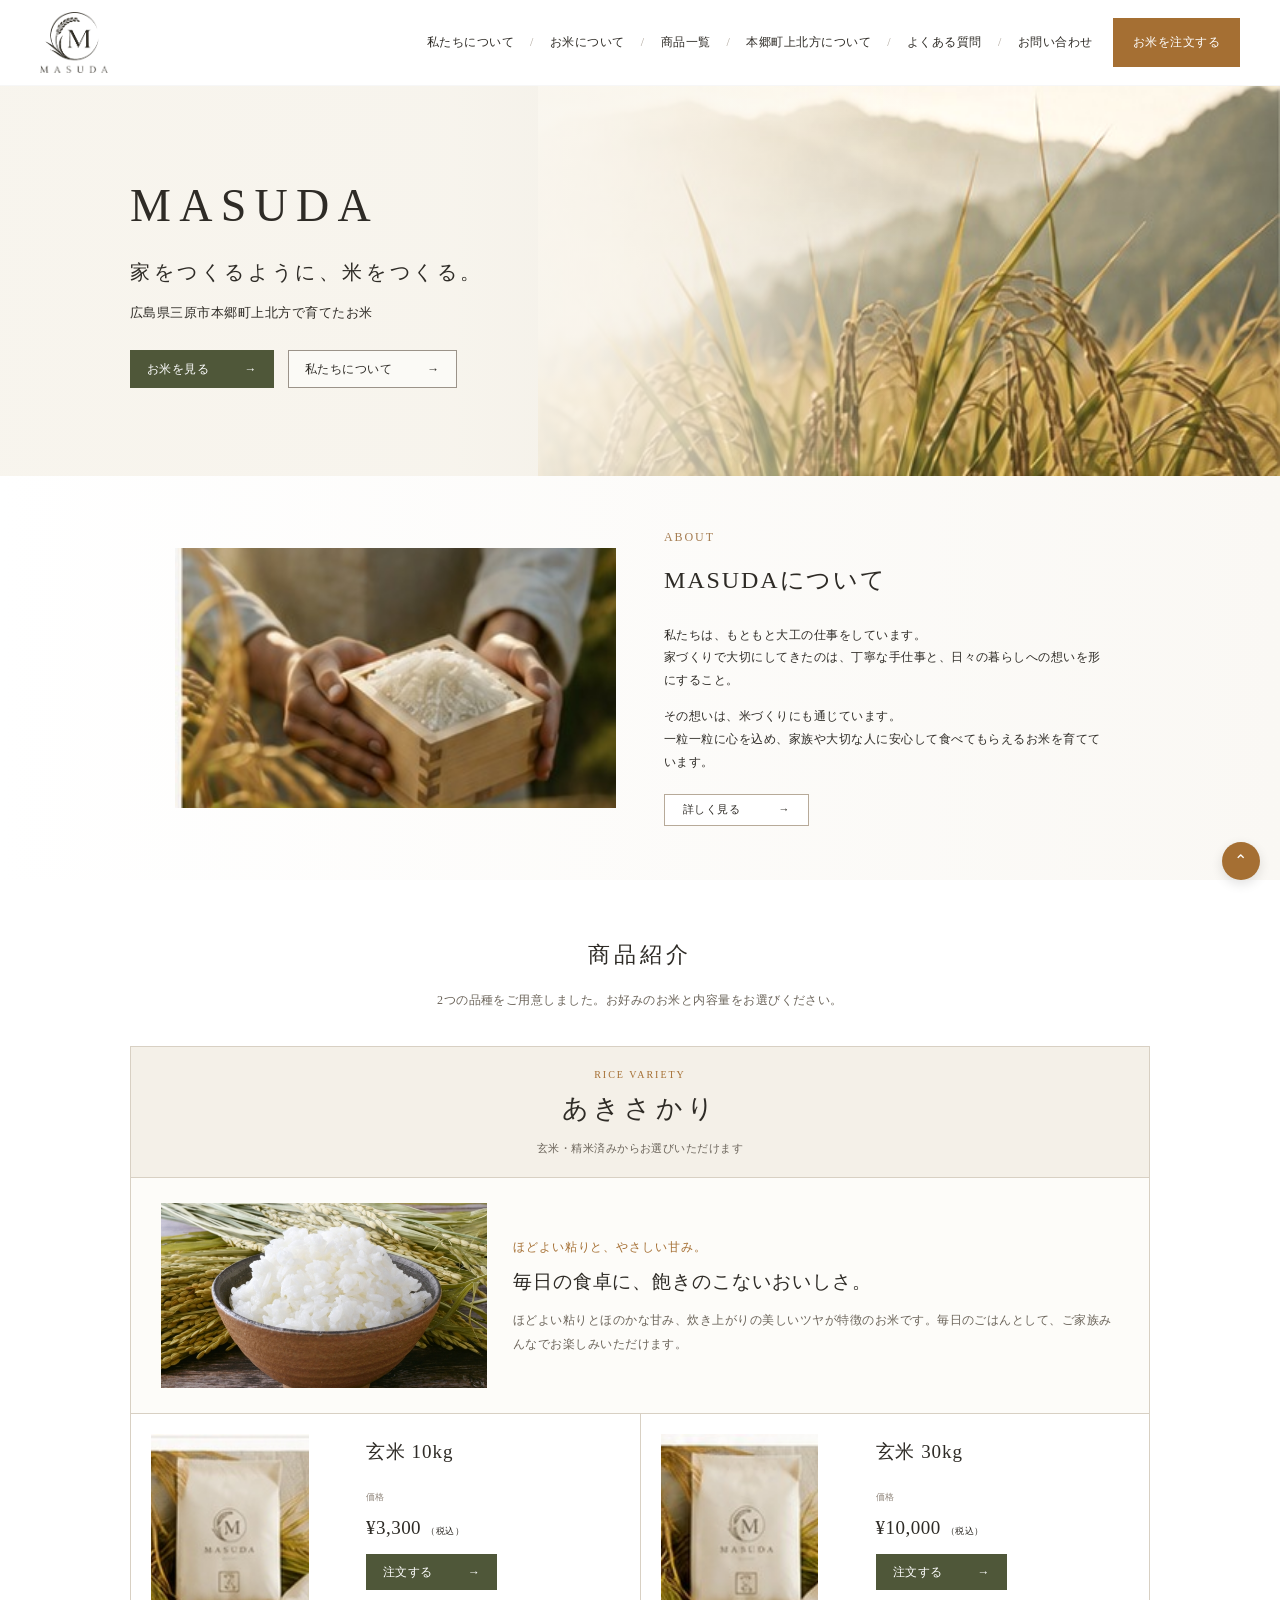
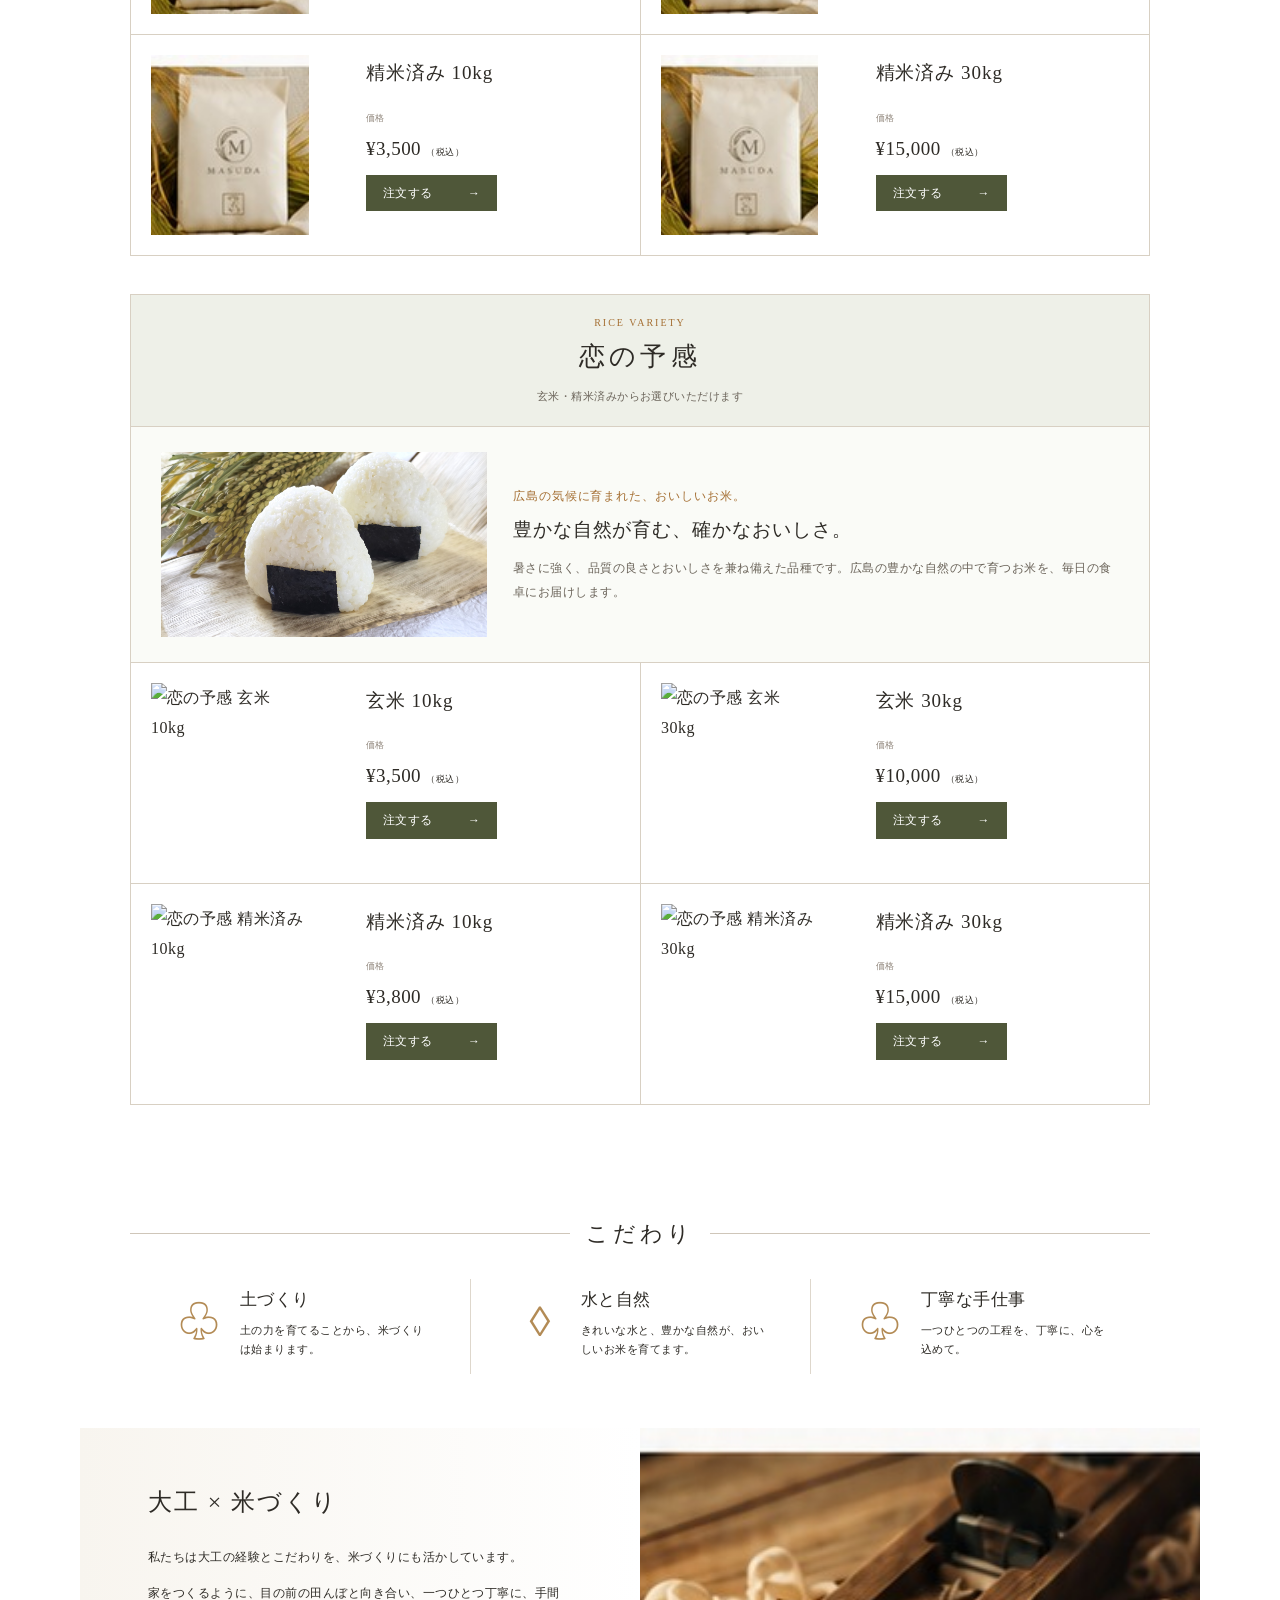
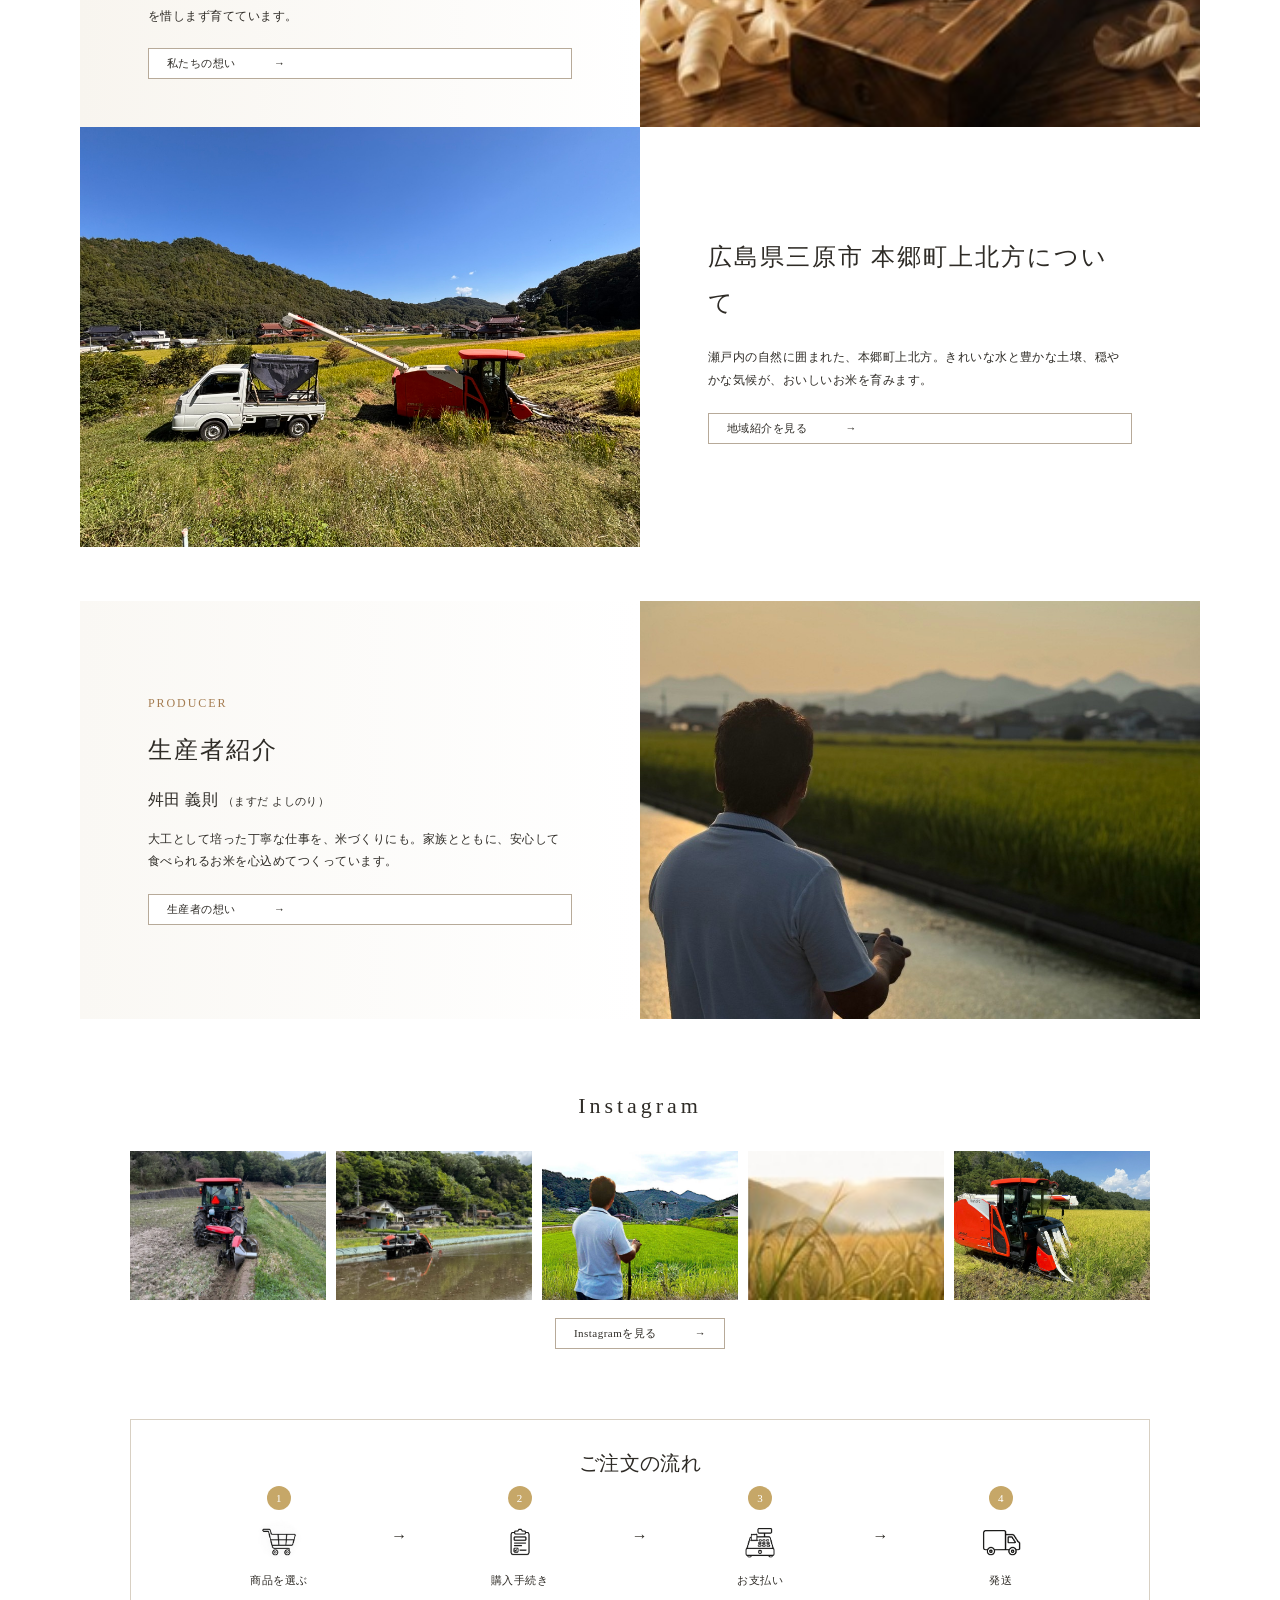
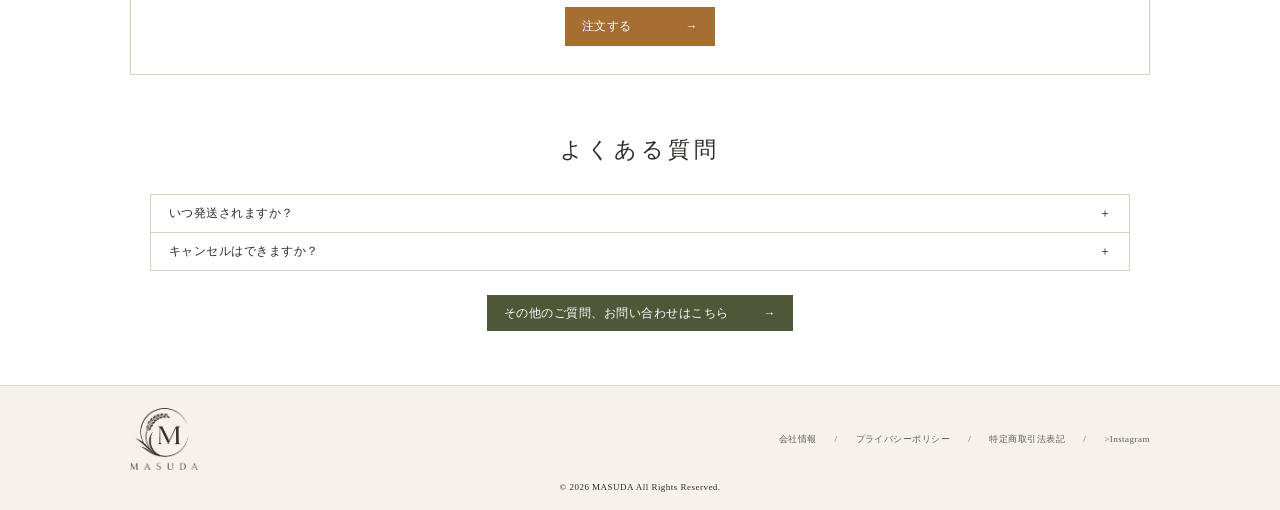
==== commit 7fc786dd: "Add files via upload" ====
--- a/index.html
+++ b/index.html
@@ -45,7 +45,7 @@
         <div class="about-copy">
           <p class="eyebrow">ABOUT</p>
           <h2>MASUDAについて</h2>
-          <p>私たちは、もともと大工の仕事をしてきました。<br>家づくりで大切にしてきたのは、丁寧な手仕事と、日々の暮らしへの想いを形にすること。</p>
+          <p>私たちは、もともと大工の仕事をしています。<br>家づくりで大切にしてきたのは、丁寧な手仕事と、日々の暮らしへの想いを形にすること。</p>
           <p>その想いは、米づくりにも通じています。<br>一粒一粒に心を込め、家族や大切な人に安心して食べてもらえるお米を育てています。</p>
           <a class="text-button" href="about.html">詳しく見る <span>→</span></a>
         </div>
@@ -72,7 +72,7 @@
             </div>
             <div class="product-grid">
               <article class="product-card">
-                <img src="assets/product10.jpg" alt="あきさかり 玄米 10kg" loading="lazy" />
+                <img src="assets/03_product_10kg.jpg" alt="あきさかり 玄米 10kg" loading="lazy" />
                 <div class="product-body">
                   <h4>玄米 <span>10kg</span></h4>
                   <span class="label">価格</span>
@@ -116,7 +116,7 @@
               <p>玄米・精米済みからお選びいただけます</p>
             </div>
             <div class="variety-story">
-              <img class="variety-story-photo" src="assets/koinoyokan.jpg" alt="恋の予感の写真" loading="lazy" />
+              <img class="variety-story-photo" src="assets/koinoyokan.jpg" alt="おにぎりの写真" loading="lazy" />
               <div class="variety-story-text">
                 <p class="variety-tagline">広島の気候に育まれた、おいしいお米。</p>
                 <h4>豊かな自然が育む、確かなおいしさ。</h4>
@@ -125,16 +125,16 @@
             </div>
             <div class="product-grid">
               <article class="product-card">
-                <img src="assets/product10.jpg" alt="恋の予感 玄米 10kg" loading="lazy" />
+                <img src="assets/恋の予感　玄米１０ｋｇ.png" alt="恋の予感 玄米 10kg" loading="lazy" />
                 <div class="product-body">
                   <h4>玄米 <span>10kg</span></h4>
                   <span class="label">価格</span>
-                  <p class="price">¥3,300 <small>（税込）</small></p>
-                  <a href="#order" class="button button-dark small">注文する <span>→</span></a>
-                </div>
-              </article>
-              <article class="product-card">
-                <img src="assets/product30.jpg" alt="恋の予感 玄米 30kg" loading="lazy" />
+                  <p class="price">¥3,500 <small>（税込）</small></p>
+                  <a href="https://admin.thebase.com/shop_admin/items/edit/163374486"target="_blank" class="button button-dark small">注文する <span>→</span></a>
+                </div>
+              </article>
+              <article class="product-card">
+                <img src="assets/恋の予感　玄米１０ｋｇ.png" alt="恋の予感 玄米 30kg" loading="lazy" />
                 <div class="product-body">
                   <h4>玄米 <span>30kg</span></h4>
                   <span class="label">価格</span>
@@ -143,16 +143,16 @@
                 </div>
               </article>
               <article class="product-card">
-                <img src="assets/product10.jpg" alt="恋の予感 精米済み 10kg" loading="lazy" />
+                <img src="assets/恋の予感　玄米１０ｋｇ.png" alt="恋の予感 精米済み 10kg" loading="lazy" />
                 <div class="product-body">
                   <h4>精米済み <span>10kg</span></h4>
                   <span class="label">価格</span>
-                  <p class="price">¥3,500 <small>（税込）</small></p>
-                  <a href="#order" class="button button-dark small">注文する <span>→</span></a>
-                </div>
-              </article>
-              <article class="product-card">
-                <img src="assets/product30.jpg" alt="恋の予感 精米済み 30kg" loading="lazy" />
+                  <p class="price">¥3,800 <small>（税込）</small></p>
+                  <a href="https://admin.thebase.com/shop_admin/items/edit/163375586"target="_blank" class="button button-dark small">注文する <span>→</span></a>
+                </div>
+              </article>
+              <article class="product-card">
+                <img src="assets/恋の予感　玄米１０ｋｇ.png"alt="恋の予感 精米済み 30kg" loading="lazy" />
                 <div class="product-body">
                   <h4>精米済み <span>30kg</span></h4>
                   <span class="label">価格</span>
@@ -217,7 +217,7 @@
           <div class="step"><span>3</span><div class="step-icon"><img src="assets/reji.png" alt="支払い" /></div><p>お支払い</p></div><b>→</b>
           <div class="step"><span>4</span><div class="step-icon"><img src="assets/track.png" alt="発送" /></div><p>発送</p></div>
         </div>
-        <a class="button button-gold order-cta" href="#">注文する <span>→</span></a>
+        <a class="button button-gold order-cta" href="https://masudabuild.base.shop/"target="_blank"rel="noopener noreferrer">注文する <span>→</span></a>
       </div>
     </section>
 
@@ -233,7 +233,7 @@
             <p>発送前であれば対応できる場合があります（基本的にはキャンセルできません）。お問い合わせください。</p>
           </details>
         </div>
-          <a href="#" class="button button-dark small">その他のご質問、お問い合わせはこちら <span>→</span></a>
+          <a href="https://thebase.com/inquiry/masudabuild-base-shop?_gl=1*1xmpvdx*_gcl_au*MTU4NjIxMDMwMi4xNzkyMzE3ODU2*_ga*NDA3ODE1NzE0LjE3OTIzMTc4NTY.*_ga_574HL6KGKQ*czE3OTIzMjUwMjAkbzIkZzEkdDE3OTIzMjU1MTQkajQxJGwwJGgw"target="_blank"rel="noopener noreferrer" class="button button-dark small">その他のご質問、お問い合わせはこちら <span>→</span></a>
       
     </section>
   </main>
@@ -246,9 +246,9 @@
         <nav>
             <a href="#">会社情報</a>
             <span>/</span>
-            <a href="#">プライバシーポリシー</a>
+            <a href="https://masudabuild.base.shop/privacy"target="_blank"rel="noopener noreferrer">プライバシーポリシー</a>
             <span>/</span>
-            <a href="#">特定商取引法表記</a>
+            <a href="https://masudabuild.base.shop/law"target="_blank"rel="noopener noreferrer">特定商取引法表記</a>
             <span>/</span>
             <a href="https://www.instagram.com/masudabuilding/" target="_blank"rel="noopener noreferrer">>Instagram</a>
         </nav>
--- a/styles.css
+++ b/styles.css
@@ -1,1040 +1,1040 @@
-:root
-{
-    --ink:#2e2b26;
-    --muted:#6b645a;
-    --cream:#f8f6f1;
-    --line:#d8d0c3;
-    --green:#4f5739;
-    --gold:#a56f33;
-    --soft:#f4f0e8;
-    --max:1020px
-}
-*
-{
-    box-sizing:border-box
-}
-html
-{
-    scroll-behavior:smooth
-}
-body
-{
-    margin:0;
-    color:var(--ink);
-    background:#fff;
-    font-family:"Noto Serif JP","Yu Mincho",YuMincho,"Hiragino Mincho ProN",serif;
-    line-height:1.9;
-    letter-spacing:.03em
-}
-img
-{
-    display:block;
-    max-width:100%
-}
-a
-{
-    color:inherit;
-    text-decoration:none
-}
-.shell
-{
-    width:min(var(--max),calc(100% - 56px));
-    margin-inline:auto
-}
-.section
-{
-    padding:54px 0
-}
-.site-header
-{
-    height:86px;
-        display:flex;
-        align-items:center;
-        justify-content:space-between;
-        padding:0 40px;
-        background:rgba(255,255,255,.96);
-        position:sticky;
-        top:0;
-        z-index:30;
-        border-bottom:1px solid rgba(0,0,0,.03)
-}
-.brand
-{
-    display:flex;
-    align-items:center;
-    gap:14px
-}
-.brand-mark
-{
-    width:48px;
-    height:48px;
-    border:1px solid #6b655e;
-    border-radius:50%;
-    display:grid;
-    place-items:center;
-    font-size:28px;
-    font-family:Georgia,serif;
-    position:relative
-}
-.brand-mark:before
-{
-    content:"";position:absolute;
-    inset:5px;
-    border:1px solid #c9c1b6;
-    border-radius:50%
-}
-.brand-name
-{
-    font-size:18px;
-    letter-spacing:.35em
-}
-.global-nav
-{
-    display:flex;
-    align-items:center;
-    gap:16px;
-    font-size:12px
-}
-.global-nav a
-{
-    white-space:nowrap
-}
-.global-nav span
-{
-    color:#b0a89e
-}
-.nav-cta
-{
-    background:var(--gold);
-    color:#fff;
-    padding:13px 20px;
-    margin-left:4px
-}
-.menu-toggle
-{
-    display:none;
-    border:0;
-    background:none;
-    font-size:26px
-}
-.hero
-{
-    height:390px;
-    position:relative;
-    overflow:hidden;
-    background:#ebe6dc
-}
-.hero-photo
-{
-    position:absolute;
-    inset:0;
-    background-image:url('assets/hero.jpg');
-    background-size:58% 100%;
-    background-position:right center;
-    background-repeat:no-repeat;
-    filter:saturate(.9) sepia(.08)
-}
-.hero-fade
-{
-    position:absolute;
-    inset:0;
-    background:linear-gradient(90deg,rgba(248,245,238,.98) 0%,rgba(248,245,238,.94) 35%,rgba(248,245,238,.55) 56%,rgba(255,255,255,0) 72%)
-}
-.hero-inner
-{
-    position:relative;
-    z-index:2;
-    padding-top:76px
-}
-.hero-title
-{
-    font-size:46px;
-    letter-spacing:.18em;
-    margin:0 0 4px
-}
-.hero h1
-{
-    font-size:20px;
-    font-weight:500;
-    letter-spacing:.18em;
-    margin:0 0 10px
-}
-.hero-copy
-{
-    font-size:13px;
-    margin:0 0 24px
-}
-.hero-actions
-{
-    display:flex;
-    gap:14px
-}
-.button
-{
-    display:inline-flex;
-    align-items:center;
-    justify-content:space-between;
-    gap:35px;
-    min-width:142px;
-    padding:11px 16px;
-    border:1px solid #9b9389;
-    font-size:12px;
-    line-height:1.2
-}
-.button-dark
-{
-    background:var(--green);
-    border-color:var(--green);
-    color:white
-}
-.button-light
-{
-    background:rgba(255,255,255,.55)
-}
-.button-gold
-{
-    background:var(--gold);
-    border-color:var(--gold);
-    color:#fff
-}
-.button.small
-{
-    padding:10px 16px;
-    min-width:120px
-}
-.two-col,.split-row
-{
-    display:grid;
-    grid-template-columns:1fr 1fr;
-    align-items:stretch
-}
-.about
-{
-    background:linear-gradient(90deg,#fff,#faf8f4)
-}
-.about-grid
-{
-    max-width:930px;
-    gap:48px;
-    align-items:center
-}
-.photo
-{
-    width:100%;
-    height:260px;
-    object-fit:cover
-}
-.eyebrow
-{
-    font:10px Georgia,serif;
-    color:#a57d52;
-    letter-spacing:.16em;
-    margin:0
-}
-.about-copy h2,.text-panel h2
-{
-    font-size:24px;
-    font-weight:500;
-    letter-spacing:.08em;
-    margin:4px 0 20px
-}
-.about-copy p,.text-panel p
-{
-    font-size:12px;
-    margin:0 0 13px
-}
-.text-button
-{
-    display:inline-flex;
-    gap:38px;
-    align-items:center;
-    border:1px solid #b7aa99;
-    padding:8px 18px;
-    font-size:11px;
-    line-height:1.2;
-    margin-top:8px;
-    background:#fff
-}
-.section-heading-inline
-{
-    display:flex;
-    align-items:baseline;
-    justify-content:center;
-    gap:20px;
-    margin-bottom:14px
-}
-.section-heading-inline h2,.center-title
-{
-    font-size:22px;
-    font-weight:500;
-    letter-spacing:.18em;
-    margin:0
-}
-.section-heading-inline small
-{
-    font-size:9px;
-    color:#797168
-}
-.product-grid
-{
-    display:grid;
-    grid-template-columns:1fr 1fr;
-    border:1px solid var(--line)
-}
-.product-card
-{
-    display:grid;
-    grid-template-columns:42% 58%;
-    padding:14px 18px;
-    gap:20px
-}
-.product-card+ .product-card
-{
-    border-left:1px solid var(--line)
-}
-.product-card img
-{
-    width:100%;
-    height:150px;
-    object-fit:cover
-}
-.product-body h3
-{
-    font-size:20px;
-    font-weight:500;
-    letter-spacing:.08em;
-    margin:2px 0 10px
-}
-.label
-{
-    font-size:9px;
-    color:#8d8378
-}
-.price
-{
-    font-size:19px;
-    margin:0 0 8px
-}
-.price small
-{
-    font-size:9px
-}
-.note
-{
-    text-align:center;
-    font-size:9px;
-    margin:8px 0 0
-}
-.center-title
-{
-    text-align:center;
-    display:flex;
-    align-items:center;
-    gap:16px;
-    justify-content:center;
-    margin-bottom:24px
-}
-.center-title:before,.center-title:after
-{
-    content:"";
-    height:1px;
-    background:#cfc6b9;
-    flex:1
-}
-.center-title.simple:before,.center-title.simple:after
-{
-    display:none
-}
-.feature-grid
-{
-    display:grid;
-    grid-template-columns:repeat(3,1fr)
-}
-.feature-grid article
-{
-    text-align:left;
-    padding:4px 40px 12px;
-    display:grid;
-    grid-template-columns:58px 1fr;
-    column-gap:12px;
-    align-items:center
-}
-.feature-grid article+article
-{
-    border-left:1px solid #ded7cc
-}
-.feature-grid .icon
-{
-    grid-row:1/3;
-    font-size:42px;
-    color:#b38b55;
-    text-align:center
-}
-.feature-grid h3
-{
-    font-size:17px;
-    font-weight:500;
-    margin:0
-}
-.feature-grid p
-{
-    font-size:11px;
-    line-height:1.7;
-    margin:2px 0
-}
-.story-block,.area-block
-{
-    padding:0
-}
-.split-row
-{
-    width:min(1120px,calc(100% - 96px));
-    margin-inline:auto
-}
-.split-row>*
-{
-    min-height:250px
-}
-.split-row img
-{
-    width:100%;
-    height:100%;
-    object-fit:cover
-}
-.text-panel
-{
-    background:linear-gradient(90deg,#f8f5ef,#fff);
-    padding:48px 68px;
-    display:flex;
-    flex-direction:column;
-    justify-content:center
-}
-.area-block .text-panel
-{
-    background:#fff
-}
-.producer-row .text-panel
-{
-    background:linear-gradient(90deg,#faf8f4,#fff)
-}
-.producer-row img
-{
-    object-position:center 35%
-}
-.producer .split-row
-{
-    width:min(1120px,calc(100% - 96px))
-}
-.producer h3
-{
-    font-size:16px;
-    font-weight:500;
-    margin:-8px 0 12px
-}
-.producer h3 small
-{
-    font-size:11px
-}
-.instagram
-{
-    padding-top:12px
-}
-.insta-grid
-{
-    display:grid;
-    grid-template-columns:repeat(5,1fr);
-    gap:10px;
-    margin:16px 0 10px
-}
-.insta-grid img
-{
-    width:100%;
-    aspect-ratio:1.32/1;
-    object-fit:cover
-}
-.center
-{
-    text-align:center
-}
-.order
-{
-    padding-top:16px
-}
-.order-box
-{
-    border:1px solid var(--line);
-    padding:24px 54px 28px;
-    text-align:center
-}
-.order-box h2
-{
-    font-size:20px;
-    font-weight:500;
-    margin:0
-}
-.order-box>p
-{
-    font-size:11px;
-    margin:0 0 20px
-}
-.steps
-{
-    display:grid;
-    grid-template-columns:1fr auto 1fr auto 1fr auto 1fr;
-    align-items:center;
-    gap:18px
-}
-.step span
-{
-    display:inline-grid;
-    place-items:center;
-    width:24px;
-    height:24px;
-    background:#c6a768;
-    color:white;
-    border-radius:50%;
-    font-size:11px
-}
-.step-icon
-{
-    font-size:28px;
-    margin:4px 0;
-    color:#6d685f
-}
-.step-icon img
-{
-    width: 50px;
-    height: 50px;
-    object-fit: contain;
-    margin: 0 auto;
-}
-.step p
-{
-    font-size:11px;
-    margin:0
-}
-.steps b
-{
-    font-weight:400
-}
-.order-cta
-{
-    margin-top:16px;
-    min-width:150px
-}
-.narrow
-{
-    width:min(980px,calc(100% - 56px))
-}
-.faq
-{
-    padding-top:0
-}
-.faq details
-{
-    border:1px solid var(--line);
-    border-bottom:none;
-    padding:0 18px;
-    font-size:12px
-}
-.faq details:last-child
-{
-    border-bottom:1px solid var(--line)
-}
-.faq summary
-{
-    padding:7px 0;
-    cursor:pointer;
-    list-style:none;
-    display:flex;
-    justify-content:space-between
-}
-.faq summary:after
-{
-    content:"＋"
-}
-.faq details[open] summary:after
-{
-    content:"−"
-}
-.faq details p
-{
-    margin:0 0 12px;
-    color:var(--muted)
-}
-.faq > .button {
-    display: flex;
-    width: fit-content;
-    margin: 24px auto 0;
-}
-.site-footer
-{
-    background:#f5f2ec;
-    border-top:1px solid #e2dcd2;
-    padding:22px 0 10px;
-    text-align:center
-}
-.footer-inner
-{
-    display:flex;
-    align-items:center;
-    justify-content:space-between
-}
-.footer-inner .brand-mark
-{
-    width:42px;
-    height:42px;
-    font-size:24px
-}
-.footer-inner .brand-name
-{
-    font-size:16px
-}
-.footer-inner nav
-{
-    display:flex;
-    gap:18px;
-    font-size:9px;
-    color:#605a54
-}
-.site-footer small
-{
-    font-size:9px
-}
-.to-top
-{
-    position:fixed;
-    right:20px;
-    bottom:20px;
-    width:38px;
-    height:38px;
-    border-radius:50%;
-    background:var(--gold);color:#fff;
-    display:grid;
-    place-items:center;
-    z-index:10;
-    box-shadow:0 4px 12px rgba(0,0,0,.12)
-}
-@media (max-width: 900px)
-{
-    .site-header
-    {
-        height:70px;
-        padding:0 18px
-    }
-    .site-header .brand-mark
-    {
-        width:40px;
-        height:40px;
-        font-size:23px
-    }
-    .site-header .brand-name
-    {
-        font-size:14px
-    }
-    .menu-toggle
-    {
-        display:block
-    }
-    .global-nav
-    {
-        display:none;
-        position:absolute;
-        top:70px;
-        left:0;
-        right:0;
-        background:#fff;
-        padding:20px;
-        flex-direction:column;
-        align-items:stretch;
-        border-top:1px solid #eee
-    }
-    .global-nav.open
-    {
-        display:flex
-    }
-    .global-nav>span
-    {
-        display:none
-    }
-    .nav-cta
-    {
-        text-align:center
-    }
-    .hero
-    {
-        height:500px
-    }
-    .hero-photo
-    {
-        background-size:cover;
-        background-position:58% center;
-        opacity:.72
-    }
-    .hero-fade
-    {
-        background:linear-gradient(90deg,rgba(250,248,243,.98),rgba(250,248,243,.62) 65%,rgba(250,248,243,.2))
-    }
-    .hero-inner
-    {
-        padding-top:130px
-    }
-    .hero-title
-    {
-        font-size:38px
-    }
-    .two-col,.split-row,.product-grid
-    {
-        grid-template-columns:1fr
-    }
-    .about-grid
-    {
-        gap:26px
-    }
-    .product-card+ .product-card
-    {
-        border-left:0;
-        border-top:1px solid var(--line)
-    }
-    .feature-grid
-    {
-        grid-template-columns:1fr
-    }
-    .feature-grid article
-    {
-        padding:18px 10px
-    }
-    .feature-grid article+article
-    {
-        border-left:0;
-        border-top:1px solid #ded7cc
-    }
-    .split-row
-    {
-        width:min(100% - 32px,720px)
-    }
-    .text-panel
-    {
-        padding:38px 28px
-    }
-    .reverse-mobile img
-    {
-        order:1
-    }
-    .reverse-mobile .text-panel
-    {
-        order:2
-    }
-    .producer .split-row
-    {
-        width:min(100% - 32px,720px)
-    }
-    .insta-grid
-    {
-        grid-template-columns:repeat(2,1fr)
-    }
-    .insta-grid img:last-child
-    {
-        display:none
-    }
-    .steps
-    {
-        grid-template-columns:1fr 1fr;
-        gap:18px
-    }
-    .steps b
-    {
-        display:none
-    }
-    .order-box
-    {
-        padding:24px
-    }
-    .footer-inner
-    {
-        flex-direction:column;
-        gap:18px
-    }
-    .footer-inner nav
-    {
-        flex-wrap:wrap;
-        justify-content:center
-    }
-    .shell
-    {
-        width:min(100% - 32px,var(--max))
-    }
-}
-@media (max-width:560px)
-{
-    .hero-actions
-    {
-        flex-direction:column;
-        align-items:flex-start
-    }
-    .hero h1
-    {
-        font-size:17px
-    }
-    .product-card
-    {
-    grid-template-columns:40% 60%;
-        gap:14px;
-        padding:12px
-    }
-    .product-card img
-    {
-        height:135px
-    }
-    .section
-    {
-        padding:38px 0
-    }
-    .insta-grid
-    {
-        grid-template-columns:1fr 1fr
-    }
-    .steps
-    {
-        grid-template-columns:1fr 1fr
-    }
-    .center-title
-    {
-        font-size:19px
-    }
-    .brand-name
-    {
-        letter-spacing:.25em
-    }
-}
-/* MASUDAについて */
-.about-page-hero
-{
-    padding:82px 0 76px;
-    background:linear-gradient(90deg,#f6f1e8,#fff);
-    border-bottom:1px solid var(--line)
-}
-.about-page-hero h1
-{
-    font-size:38px;
-    font-weight:500;
-    letter-spacing:.14em;
-    margin:5px 0 8px
-}
-.about-page-hero>div>p:last-child
-{
-    font-size:15px;
-    letter-spacing:.16em;
-    margin:0;
-    color:var(--muted)}
-.about-intro
-{
-    display:grid;
-    grid-template-columns:1fr 1fr;
-    gap:70px;
-    align-items:center;
-    max-width:980px
-}
-.about-intro h2
-{
-    font-size:28px;
-    font-weight:500;
-    letter-spacing:.1em;
-    line-height:1.65;
-    margin:7px 0 24px
-}
-.about-intro p
-{
-    font-size:13px;
-    margin:0 0 16px
-}
-.about-intro img
-{
-    width:100%;
-    height:390px;
-    object-fit:cover
-}
-.about-values
-{
-    padding:64px 0 72px;
-    background:var(--cream)
-}
-.about-value-grid
-{
-    display:grid;
-    grid-template-columns:repeat(3,1fr);
-    border-top:1px solid var(--line);
-    border-bottom:1px solid var(--line)
-}
-.about-value-grid article
-{
-    padding:34px 38px
-}
-.about-value-grid article+article
-{
-    border-left:1px solid var(--line)
-}
-.about-value-grid b
-{
-    font:12px Georgia,serif;
-    color:var(--gold);
-    letter-spacing:.12em
-}
-.about-value-grid h3
-{
-    font-size:18px;
-    font-weight:500;
-    letter-spacing:.1em;
-    margin:8px 0 12px
-}
-.about-value-grid p
-{
-    font-size:12px;
-    margin:0
-}
-.about-location
-{
-    padding:68px 0;
-    background:#faf8f4
-}
-.about-location .about-intro img
-{
-    height:330px
-}
-.about-cta
-{
-    text-align:center
-}
-.about-cta>div>p
-{
-    font-size:12px;
-    color:var(--gold);
-    letter-spacing:.14em
-}
-.about-cta h2
-{
-    font-size:24px;
-    font-weight:500;
-    letter-spacing:.1em;
-    margin:5px 0 22px
-}
-.about-cta .hero-actions
-{
-    justify-content:center
-}
-.global-nav a[aria-current="page"]
-{
-    border-bottom:1px solid var(--gold)
-}
-@media(max-width:900px)
-{
-    .about-page-hero
-    {
-        padding:58px 0
-    }
-    .about-page-hero h1
-    {
-        font-size:30px
-    }
-    .about-intro
-    {
-        grid-template-columns:1fr;
-        gap:28px
-    }
-    .about-intro img
-    {
-        height:300px
-    }
-    .about-value-grid
-    {
-        grid-template-columns:1fr
-    }
-    .about-value-grid article+article
-    {
-        border-left:0;
-        border-top:1px solid var(--line)
-    }
-    .about-location .about-intro img
-    {
-        order:2
-    }
-    .about-location .about-intro div
-    {
-        order:1
-    }
-}
-@media(max-width:560px)
-{
-    .about-page-hero h1
-    {
-        font-size:25px
-    }
-    .about-intro h2
-    {
-        font-size:23px
-    }
-    .about-value-grid article
-    {
-        padding:28px 18px
-    }
-    .about-cta h2
-    {
-        font-size:20px
-    }
-}
-
-/* 商品紹介：8商品表示用の調整 */
-.product-grid { grid-template-columns:repeat(2,minmax(0,1fr)); }
-.product-card { min-width:0; border-bottom:1px solid var(--line); }
-.product-card:nth-child(2n+1) { border-left:0; }
-.product-card:nth-last-child(-n+2) { border-bottom:0; }
-.product-body h3 { font-size:17px; line-height:1.55; }
-@media(max-width:900px) {
-  .product-grid { grid-template-columns:1fr; }
-  .product-card { border-left:0 !important; border-bottom:1px solid var(--line) !important; border-top:0 !important; }
-  .product-card:last-child { border-bottom:0 !important; }
-}
-
-/* 商品紹介：品種別に4商品ずつ見やすく分類 */
-.products-intro { text-align:center; margin:0 0 34px; font-size:12px; color:var(--muted); }
-.rice-variety { margin:0 0 38px; border:1px solid var(--line); background:#fff; }
-.rice-variety:last-child { margin-bottom:0; }
-.variety-heading { text-align:center; background:#f4f0e8; padding:22px 14px 19px; border-bottom:1px solid var(--line); }
-.rice-variety--koinoyokan .variety-heading { background:#eef0e8; }
-.variety-eyebrow { display:block; font:10px Georgia,serif; letter-spacing:.20em; color:var(--gold); }
-.variety-heading h3 { margin:4px 0; font-size:26px; font-weight:500; letter-spacing:.16em; }
-.variety-heading p { font-size:11px; color:var(--muted); margin:0; }
-.products .product-grid { grid-template-columns:repeat(2,minmax(0,1fr)); border:0; }
-.products .product-card { min-width:0; grid-template-columns:42% minmax(0,1fr); gap:18px; padding:20px; border:0; border-bottom:1px solid var(--line); }
-.products .product-card:nth-child(even) { border-left:1px solid var(--line); }
-.products .product-card:nth-last-child(-n+2) { border-bottom:0; }
-.products .product-card img { height:180px; object-fit:cover; }
-.products .product-body h4 { font-size:19px; font-weight:500; margin:0 0 9px; letter-spacing:.05em; }
-.products .product-body h4 span { white-space:nowrap; }
-@media (max-width:900px) {
-  .products .product-grid { grid-template-columns:1fr; }
-  .products .product-card:nth-child(even) { border-left:0; }
-  .products .product-card:not(:last-child) { border-bottom:1px solid var(--line); }
-}
-@media (max-width:560px) {
-  .variety-heading h3 { font-size:23px; }
-  .products .product-card { grid-template-columns:40% minmax(0,1fr); padding:12px; gap:14px; }
-  .products .product-card img { height:145px; }
-  .products .product-body h4 { font-size:16px; }
-  .products .price { font-size:17px; }
-}
-
-
-/* 品種ごとの味わい・特徴紹介 */
-.variety-story { display:grid; grid-template-columns:34% minmax(0,1fr); gap:26px; align-items:center; padding:25px 30px; border-bottom:1px solid var(--line); background:#fdfcf9; }
-.rice-variety--koinoyokan .variety-story { background:#fafbf7; }
-.variety-story-photo { display:block; width:100%; height:185px; object-fit:cover; }
-.variety-story-text { min-width:0; }
-.variety-story-text .variety-tagline { font-size:12px; color:var(--gold); letter-spacing:.08em; margin:0 0 8px; }
-.variety-story-text h4 { font-size:19px; font-weight:500; line-height:1.6; margin:0 0 10px; letter-spacing:.05em; }
-.variety-story-text p:last-child { font-size:12px; line-height:2; color:var(--muted); margin:0; }
-@media(max-width:600px) {
-  .variety-story { grid-template-columns:1fr; gap:14px; padding:18px; }
-  .variety-story-photo { height:175px; }
-  .variety-story-text h4 { font-size:17px; }
-}
+:root
+{
+    --ink:#2e2b26;
+    --muted:#6b645a;
+    --cream:#f8f6f1;
+    --line:#d8d0c3;
+    --green:#4f5739;
+    --gold:#a56f33;
+    --soft:#f4f0e8;
+    --max:1020px
+}
+*
+{
+    box-sizing:border-box
+}
+html
+{
+    scroll-behavior:smooth
+}
+body
+{
+    margin:0;
+    color:var(--ink);
+    background:#fff;
+    font-family:"Noto Serif JP","Yu Mincho",YuMincho,"Hiragino Mincho ProN",serif;
+    line-height:1.9;
+    letter-spacing:.03em
+}
+img
+{
+    display:block;
+    max-width:100%
+}
+a
+{
+    color:inherit;
+    text-decoration:none
+}
+.shell
+{
+    width:min(var(--max),calc(100% - 56px));
+    margin-inline:auto
+}
+.section
+{
+    padding:54px 0
+}
+.site-header
+{
+    height:86px;
+        display:flex;
+        align-items:center;
+        justify-content:space-between;
+        padding:0 40px;
+        background:rgba(255,255,255,.96);
+        position:sticky;
+        top:0;
+        z-index:30;
+        border-bottom:1px solid rgba(0,0,0,.03)
+}
+.brand
+{
+    display:flex;
+    align-items:center;
+    gap:14px
+}
+.brand-mark
+{
+    width:48px;
+    height:48px;
+    border:1px solid #6b655e;
+    border-radius:50%;
+    display:grid;
+    place-items:center;
+    font-size:28px;
+    font-family:Georgia,serif;
+    position:relative
+}
+.brand-mark:before
+{
+    content:"";position:absolute;
+    inset:5px;
+    border:1px solid #c9c1b6;
+    border-radius:50%
+}
+.brand-name
+{
+    font-size:18px;
+    letter-spacing:.35em
+}
+.global-nav
+{
+    display:flex;
+    align-items:center;
+    gap:16px;
+    font-size:12px
+}
+.global-nav a
+{
+    white-space:nowrap
+}
+.global-nav span
+{
+    color:#b0a89e
+}
+.nav-cta
+{
+    background:var(--gold);
+    color:#fff;
+    padding:13px 20px;
+    margin-left:4px
+}
+.menu-toggle
+{
+    display:none;
+    border:0;
+    background:none;
+    font-size:26px
+}
+.hero
+{
+    height:390px;
+    position:relative;
+    overflow:hidden;
+    background:#ebe6dc
+}
+.hero-photo
+{
+    position:absolute;
+    inset:0;
+    background-image:url('assets/hero.jpg');
+    background-size:58% 100%;
+    background-position:right center;
+    background-repeat:no-repeat;
+    filter:saturate(.9) sepia(.08)
+}
+.hero-fade
+{
+    position:absolute;
+    inset:0;
+    background:linear-gradient(90deg,rgba(248,245,238,.98) 0%,rgba(248,245,238,.94) 35%,rgba(248,245,238,.55) 56%,rgba(255,255,255,0) 72%)
+}
+.hero-inner
+{
+    position:relative;
+    z-index:2;
+    padding-top:76px
+}
+.hero-title
+{
+    font-size:46px;
+    letter-spacing:.18em;
+    margin:0 0 4px
+}
+.hero h1
+{
+    font-size:20px;
+    font-weight:500;
+    letter-spacing:.18em;
+    margin:0 0 10px
+}
+.hero-copy
+{
+    font-size:13px;
+    margin:0 0 24px
+}
+.hero-actions
+{
+    display:flex;
+    gap:14px
+}
+.button
+{
+    display:inline-flex;
+    align-items:center;
+    justify-content:space-between;
+    gap:35px;
+    min-width:142px;
+    padding:11px 16px;
+    border:1px solid #9b9389;
+    font-size:12px;
+    line-height:1.2
+}
+.button-dark
+{
+    background:var(--green);
+    border-color:var(--green);
+    color:white
+}
+.button-light
+{
+    background:rgba(255,255,255,.55)
+}
+.button-gold
+{
+    background:var(--gold);
+    border-color:var(--gold);
+    color:#fff
+}
+.button.small
+{
+    padding:10px 16px;
+    min-width:120px
+}
+.two-col,.split-row
+{
+    display:grid;
+    grid-template-columns:1fr 1fr;
+    align-items:stretch
+}
+.about
+{
+    background:linear-gradient(90deg,#fff,#faf8f4)
+}
+.about-grid
+{
+    max-width:930px;
+    gap:48px;
+    align-items:center
+}
+.photo
+{
+    width:100%;
+    height:260px;
+    object-fit:cover
+}
+.eyebrow
+{
+    font:10px Georgia,serif;
+    color:#a57d52;
+    letter-spacing:.16em;
+    margin:0
+}
+.about-copy h2,.text-panel h2
+{
+    font-size:24px;
+    font-weight:500;
+    letter-spacing:.08em;
+    margin:4px 0 20px
+}
+.about-copy p,.text-panel p
+{
+    font-size:12px;
+    margin:0 0 13px
+}
+.text-button
+{
+    display:inline-flex;
+    gap:38px;
+    align-items:center;
+    border:1px solid #b7aa99;
+    padding:8px 18px;
+    font-size:11px;
+    line-height:1.2;
+    margin-top:8px;
+    background:#fff
+}
+.section-heading-inline
+{
+    display:flex;
+    align-items:baseline;
+    justify-content:center;
+    gap:20px;
+    margin-bottom:14px
+}
+.section-heading-inline h2,.center-title
+{
+    font-size:22px;
+    font-weight:500;
+    letter-spacing:.18em;
+    margin:0
+}
+.section-heading-inline small
+{
+    font-size:9px;
+    color:#797168
+}
+.product-grid
+{
+    display:grid;
+    grid-template-columns:1fr 1fr;
+    border:1px solid var(--line)
+}
+.product-card
+{
+    display:grid;
+    grid-template-columns:42% 58%;
+    padding:14px 18px;
+    gap:20px
+}
+.product-card+ .product-card
+{
+    border-left:1px solid var(--line)
+}
+.product-card img
+{
+    width:80%;
+    height:150px;
+    object-fit:cover
+}
+.product-body h3
+{
+    font-size:20px;
+    font-weight:500;
+    letter-spacing:.08em;
+    margin:2px 0 10px
+}
+.label
+{
+    font-size:9px;
+    color:#8d8378
+}
+.price
+{
+    font-size:19px;
+    margin:0 0 8px
+}
+.price small
+{
+    font-size:9px
+}
+.note
+{
+    text-align:center;
+    font-size:9px;
+    margin:8px 0 0
+}
+.center-title
+{
+    text-align:center;
+    display:flex;
+    align-items:center;
+    gap:16px;
+    justify-content:center;
+    margin-bottom:24px
+}
+.center-title:before,.center-title:after
+{
+    content:"";
+    height:1px;
+    background:#cfc6b9;
+    flex:1
+}
+.center-title.simple:before,.center-title.simple:after
+{
+    display:none
+}
+.feature-grid
+{
+    display:grid;
+    grid-template-columns:repeat(3,1fr)
+}
+.feature-grid article
+{
+    text-align:left;
+    padding:4px 40px 12px;
+    display:grid;
+    grid-template-columns:58px 1fr;
+    column-gap:12px;
+    align-items:center
+}
+.feature-grid article+article
+{
+    border-left:1px solid #ded7cc
+}
+.feature-grid .icon
+{
+    grid-row:1/3;
+    font-size:42px;
+    color:#b38b55;
+    text-align:center
+}
+.feature-grid h3
+{
+    font-size:17px;
+    font-weight:500;
+    margin:0
+}
+.feature-grid p
+{
+    font-size:11px;
+    line-height:1.7;
+    margin:2px 0
+}
+.story-block,.area-block
+{
+    padding:0
+}
+.split-row
+{
+    width:min(1120px,calc(100% - 96px));
+    margin-inline:auto
+}
+.split-row>*
+{
+    min-height:250px
+}
+.split-row img
+{
+    width:100%;
+    height:100%;
+    object-fit:cover
+}
+.text-panel
+{
+    background:linear-gradient(90deg,#f8f5ef,#fff);
+    padding:48px 68px;
+    display:flex;
+    flex-direction:column;
+    justify-content:center
+}
+.area-block .text-panel
+{
+    background:#fff
+}
+.producer-row .text-panel
+{
+    background:linear-gradient(90deg,#faf8f4,#fff)
+}
+.producer-row img
+{
+    object-position:center 35%
+}
+.producer .split-row
+{
+    width:min(1120px,calc(100% - 96px))
+}
+.producer h3
+{
+    font-size:16px;
+    font-weight:500;
+    margin:-8px 0 12px
+}
+.producer h3 small
+{
+    font-size:11px
+}
+.instagram
+{
+    padding-top:12px
+}
+.insta-grid
+{
+    display:grid;
+    grid-template-columns:repeat(5,1fr);
+    gap:10px;
+    margin:16px 0 10px
+}
+.insta-grid img
+{
+    width:100%;
+    aspect-ratio:1.32/1;
+    object-fit:cover
+}
+.center
+{
+    text-align:center
+}
+.order
+{
+    padding-top:16px
+}
+.order-box
+{
+    border:1px solid var(--line);
+    padding:24px 54px 28px;
+    text-align:center
+}
+.order-box h2
+{
+    font-size:20px;
+    font-weight:500;
+    margin:0
+}
+.order-box>p
+{
+    font-size:11px;
+    margin:0 0 20px
+}
+.steps
+{
+    display:grid;
+    grid-template-columns:1fr auto 1fr auto 1fr auto 1fr;
+    align-items:center;
+    gap:18px
+}
+.step span
+{
+    display:inline-grid;
+    place-items:center;
+    width:24px;
+    height:24px;
+    background:#c6a768;
+    color:white;
+    border-radius:50%;
+    font-size:11px
+}
+.step-icon
+{
+    font-size:28px;
+    margin:4px 0;
+    color:#6d685f
+}
+.step-icon img
+{
+    width: 50px;
+    height: 50px;
+    object-fit: contain;
+    margin: 0 auto;
+}
+.step p
+{
+    font-size:11px;
+    margin:0
+}
+.steps b
+{
+    font-weight:400
+}
+.order-cta
+{
+    margin-top:16px;
+    min-width:150px
+}
+.narrow
+{
+    width:min(980px,calc(100% - 56px))
+}
+.faq
+{
+    padding-top:0
+}
+.faq details
+{
+    border:1px solid var(--line);
+    border-bottom:none;
+    padding:0 18px;
+    font-size:12px
+}
+.faq details:last-child
+{
+    border-bottom:1px solid var(--line)
+}
+.faq summary
+{
+    padding:7px 0;
+    cursor:pointer;
+    list-style:none;
+    display:flex;
+    justify-content:space-between
+}
+.faq summary:after
+{
+    content:"＋"
+}
+.faq details[open] summary:after
+{
+    content:"−"
+}
+.faq details p
+{
+    margin:0 0 12px;
+    color:var(--muted)
+}
+.faq > .button {
+    display: flex;
+    width: fit-content;
+    margin: 24px auto 0;
+}
+.site-footer
+{
+    background:#f5f2ec;
+    border-top:1px solid #e2dcd2;
+    padding:22px 0 10px;
+    text-align:center
+}
+.footer-inner
+{
+    display:flex;
+    align-items:center;
+    justify-content:space-between
+}
+.footer-inner .brand-mark
+{
+    width:42px;
+    height:42px;
+    font-size:24px
+}
+.footer-inner .brand-name
+{
+    font-size:16px
+}
+.footer-inner nav
+{
+    display:flex;
+    gap:18px;
+    font-size:9px;
+    color:#605a54
+}
+.site-footer small
+{
+    font-size:9px
+}
+.to-top
+{
+    position:fixed;
+    right:20px;
+    bottom:20px;
+    width:38px;
+    height:38px;
+    border-radius:50%;
+    background:var(--gold);color:#fff;
+    display:grid;
+    place-items:center;
+    z-index:10;
+    box-shadow:0 4px 12px rgba(0,0,0,.12)
+}
+@media (max-width: 900px)
+{
+    .site-header
+    {
+        height:70px;
+        padding:0 18px
+    }
+    .site-header .brand-mark
+    {
+        width:40px;
+        height:40px;
+        font-size:23px
+    }
+    .site-header .brand-name
+    {
+        font-size:14px
+    }
+    .menu-toggle
+    {
+        display:block
+    }
+    .global-nav
+    {
+        display:none;
+        position:absolute;
+        top:70px;
+        left:0;
+        right:0;
+        background:#fff;
+        padding:20px;
+        flex-direction:column;
+        align-items:stretch;
+        border-top:1px solid #eee
+    }
+    .global-nav.open
+    {
+        display:flex
+    }
+    .global-nav>span
+    {
+        display:none
+    }
+    .nav-cta
+    {
+        text-align:center
+    }
+    .hero
+    {
+        height:500px
+    }
+    .hero-photo
+    {
+        background-size:cover;
+        background-position:58% center;
+        opacity:.72
+    }
+    .hero-fade
+    {
+        background:linear-gradient(90deg,rgba(250,248,243,.98),rgba(250,248,243,.62) 65%,rgba(250,248,243,.2))
+    }
+    .hero-inner
+    {
+        padding-top:130px
+    }
+    .hero-title
+    {
+        font-size:38px
+    }
+    .two-col,.split-row,.product-grid
+    {
+        grid-template-columns:1fr
+    }
+    .about-grid
+    {
+        gap:26px
+    }
+    .product-card+ .product-card
+    {
+        border-left:0;
+        border-top:1px solid var(--line)
+    }
+    .feature-grid
+    {
+        grid-template-columns:1fr
+    }
+    .feature-grid article
+    {
+        padding:18px 10px
+    }
+    .feature-grid article+article
+    {
+        border-left:0;
+        border-top:1px solid #ded7cc
+    }
+    .split-row
+    {
+        width:min(100% - 32px,720px)
+    }
+    .text-panel
+    {
+        padding:38px 28px
+    }
+    .reverse-mobile img
+    {
+        order:1
+    }
+    .reverse-mobile .text-panel
+    {
+        order:2
+    }
+    .producer .split-row
+    {
+        width:min(100% - 32px,720px)
+    }
+    .insta-grid
+    {
+        grid-template-columns:repeat(2,1fr)
+    }
+    .insta-grid img:last-child
+    {
+        display:none
+    }
+    .steps
+    {
+        grid-template-columns:1fr 1fr;
+        gap:18px
+    }
+    .steps b
+    {
+        display:none
+    }
+    .order-box
+    {
+        padding:24px
+    }
+    .footer-inner
+    {
+        flex-direction:column;
+        gap:18px
+    }
+    .footer-inner nav
+    {
+        flex-wrap:wrap;
+        justify-content:center
+    }
+    .shell
+    {
+        width:min(100% - 32px,var(--max))
+    }
+}
+@media (max-width:560px)
+{
+    .hero-actions
+    {
+        flex-direction:column;
+        align-items:flex-start
+    }
+    .hero h1
+    {
+        font-size:17px
+    }
+    .product-card
+    {
+    grid-template-columns:40% 60%;
+        gap:14px;
+        padding:12px
+    }
+    .product-card img
+    {
+        height:135px
+    }
+    .section
+    {
+        padding:38px 0
+    }
+    .insta-grid
+    {
+        grid-template-columns:1fr 1fr
+    }
+    .steps
+    {
+        grid-template-columns:1fr 1fr
+    }
+    .center-title
+    {
+        font-size:19px
+    }
+    .brand-name
+    {
+        letter-spacing:.25em
+    }
+}
+/* MASUDAについて */
+.about-page-hero
+{
+    padding:82px 0 76px;
+    background:linear-gradient(90deg,#f6f1e8,#fff);
+    border-bottom:1px solid var(--line)
+}
+.about-page-hero h1
+{
+    font-size:38px;
+    font-weight:500;
+    letter-spacing:.14em;
+    margin:5px 0 8px
+}
+.about-page-hero>div>p:last-child
+{
+    font-size:15px;
+    letter-spacing:.16em;
+    margin:0;
+    color:var(--muted)}
+.about-intro
+{
+    display:grid;
+    grid-template-columns:1fr 1fr;
+    gap:70px;
+    align-items:center;
+    max-width:980px
+}
+.about-intro h2
+{
+    font-size:28px;
+    font-weight:500;
+    letter-spacing:.1em;
+    line-height:1.65;
+    margin:7px 0 24px
+}
+.about-intro p
+{
+    font-size:13px;
+    margin:0 0 16px
+}
+.about-intro img
+{
+    width:100%;
+    height:390px;
+    object-fit:cover
+}
+.about-values
+{
+    padding:64px 0 72px;
+    background:var(--cream)
+}
+.about-value-grid
+{
+    display:grid;
+    grid-template-columns:repeat(3,1fr);
+    border-top:1px solid var(--line);
+    border-bottom:1px solid var(--line)
+}
+.about-value-grid article
+{
+    padding:34px 38px
+}
+.about-value-grid article+article
+{
+    border-left:1px solid var(--line)
+}
+.about-value-grid b
+{
+    font:12px Georgia,serif;
+    color:var(--gold);
+    letter-spacing:.12em
+}
+.about-value-grid h3
+{
+    font-size:18px;
+    font-weight:500;
+    letter-spacing:.1em;
+    margin:8px 0 12px
+}
+.about-value-grid p
+{
+    font-size:12px;
+    margin:0
+}
+.about-location
+{
+    padding:68px 0;
+    background:#faf8f4
+}
+.about-location .about-intro img
+{
+    height:330px
+}
+.about-cta
+{
+    text-align:center
+}
+.about-cta>div>p
+{
+    font-size:12px;
+    color:var(--gold);
+    letter-spacing:.14em
+}
+.about-cta h2
+{
+    font-size:24px;
+    font-weight:500;
+    letter-spacing:.1em;
+    margin:5px 0 22px
+}
+.about-cta .hero-actions
+{
+    justify-content:center
+}
+.global-nav a[aria-current="page"]
+{
+    border-bottom:1px solid var(--gold)
+}
+@media(max-width:900px)
+{
+    .about-page-hero
+    {
+        padding:58px 0
+    }
+    .about-page-hero h1
+    {
+        font-size:30px
+    }
+    .about-intro
+    {
+        grid-template-columns:1fr;
+        gap:28px
+    }
+    .about-intro img
+    {
+        height:300px
+    }
+    .about-value-grid
+    {
+        grid-template-columns:1fr
+    }
+    .about-value-grid article+article
+    {
+        border-left:0;
+        border-top:1px solid var(--line)
+    }
+    .about-location .about-intro img
+    {
+        order:2
+    }
+    .about-location .about-intro div
+    {
+        order:1
+    }
+}
+@media(max-width:560px)
+{
+    .about-page-hero h1
+    {
+        font-size:25px
+    }
+    .about-intro h2
+    {
+        font-size:23px
+    }
+    .about-value-grid article
+    {
+        padding:28px 18px
+    }
+    .about-cta h2
+    {
+        font-size:20px
+    }
+}
+
+/* 商品紹介：8商品表示用の調整 */
+.product-grid { grid-template-columns:repeat(2,minmax(0,1fr)); }
+.product-card { min-width:0; border-bottom:1px solid var(--line); }
+.product-card:nth-child(2n+1) { border-left:0; }
+.product-card:nth-last-child(-n+2) { border-bottom:0; }
+.product-body h3 { font-size:17px; line-height:1.55; }
+@media(max-width:900px) {
+  .product-grid { grid-template-columns:1fr; }
+  .product-card { border-left:0 !important; border-bottom:1px solid var(--line) !important; border-top:0 !important; }
+  .product-card:last-child { border-bottom:0 !important; }
+}
+
+/* 商品紹介：品種別に4商品ずつ見やすく分類 */
+.products-intro { text-align:center; margin:0 0 34px; font-size:12px; color:var(--muted); }
+.rice-variety { margin:0 0 38px; border:1px solid var(--line); background:#fff; }
+.rice-variety:last-child { margin-bottom:0; }
+.variety-heading { text-align:center; background:#f4f0e8; padding:22px 14px 19px; border-bottom:1px solid var(--line); }
+.rice-variety--koinoyokan .variety-heading { background:#eef0e8; }
+.variety-eyebrow { display:block; font:10px Georgia,serif; letter-spacing:.20em; color:var(--gold); }
+.variety-heading h3 { margin:4px 0; font-size:26px; font-weight:500; letter-spacing:.16em; }
+.variety-heading p { font-size:11px; color:var(--muted); margin:0; }
+.products .product-grid { grid-template-columns:repeat(2,minmax(0,1fr)); border:0; }
+.products .product-card { min-width:0; grid-template-columns:42% minmax(0,1fr); gap:18px; padding:20px; border:0; border-bottom:1px solid var(--line); }
+.products .product-card:nth-child(even) { border-left:1px solid var(--line); }
+.products .product-card:nth-last-child(-n+2) { border-bottom:0; }
+.products .product-card img { height:180px; object-fit:cover; }
+.products .product-body h4 { font-size:19px; font-weight:500; margin:0 0 9px; letter-spacing:.05em; }
+.products .product-body h4 span { white-space:nowrap; }
+@media (max-width:900px) {
+  .products .product-grid { grid-template-columns:1fr; }
+  .products .product-card:nth-child(even) { border-left:0; }
+  .products .product-card:not(:last-child) { border-bottom:1px solid var(--line); }
+}
+@media (max-width:560px) {
+  .variety-heading h3 { font-size:23px; }
+  .products .product-card { grid-template-columns:40% minmax(0,1fr); padding:12px; gap:14px; }
+  .products .product-card img { height:145px; }
+  .products .product-body h4 { font-size:16px; }
+  .products .price { font-size:17px; }
+}
+
+
+/* 品種ごとの味わい・特徴紹介 */
+.variety-story { display:grid; grid-template-columns:34% minmax(0,1fr); gap:26px; align-items:center; padding:25px 30px; border-bottom:1px solid var(--line); background:#fdfcf9; }
+.rice-variety--koinoyokan .variety-story { background:#fafbf7; }
+.variety-story-photo { display:block; width:100%; height:185px; object-fit:cover; }
+.variety-story-text { min-width:0; }
+.variety-story-text .variety-tagline { font-size:12px; color:var(--gold); letter-spacing:.08em; margin:0 0 8px; }
+.variety-story-text h4 { font-size:19px; font-weight:500; line-height:1.6; margin:0 0 10px; letter-spacing:.05em; }
+.variety-story-text p:last-child { font-size:12px; line-height:2; color:var(--muted); margin:0; }
+@media(max-width:600px) {
+  .variety-story { grid-template-columns:1fr; gap:14px; padding:18px; }
+  .variety-story-photo { height:175px; }
+  .variety-story-text h4 { font-size:17px; }
+}
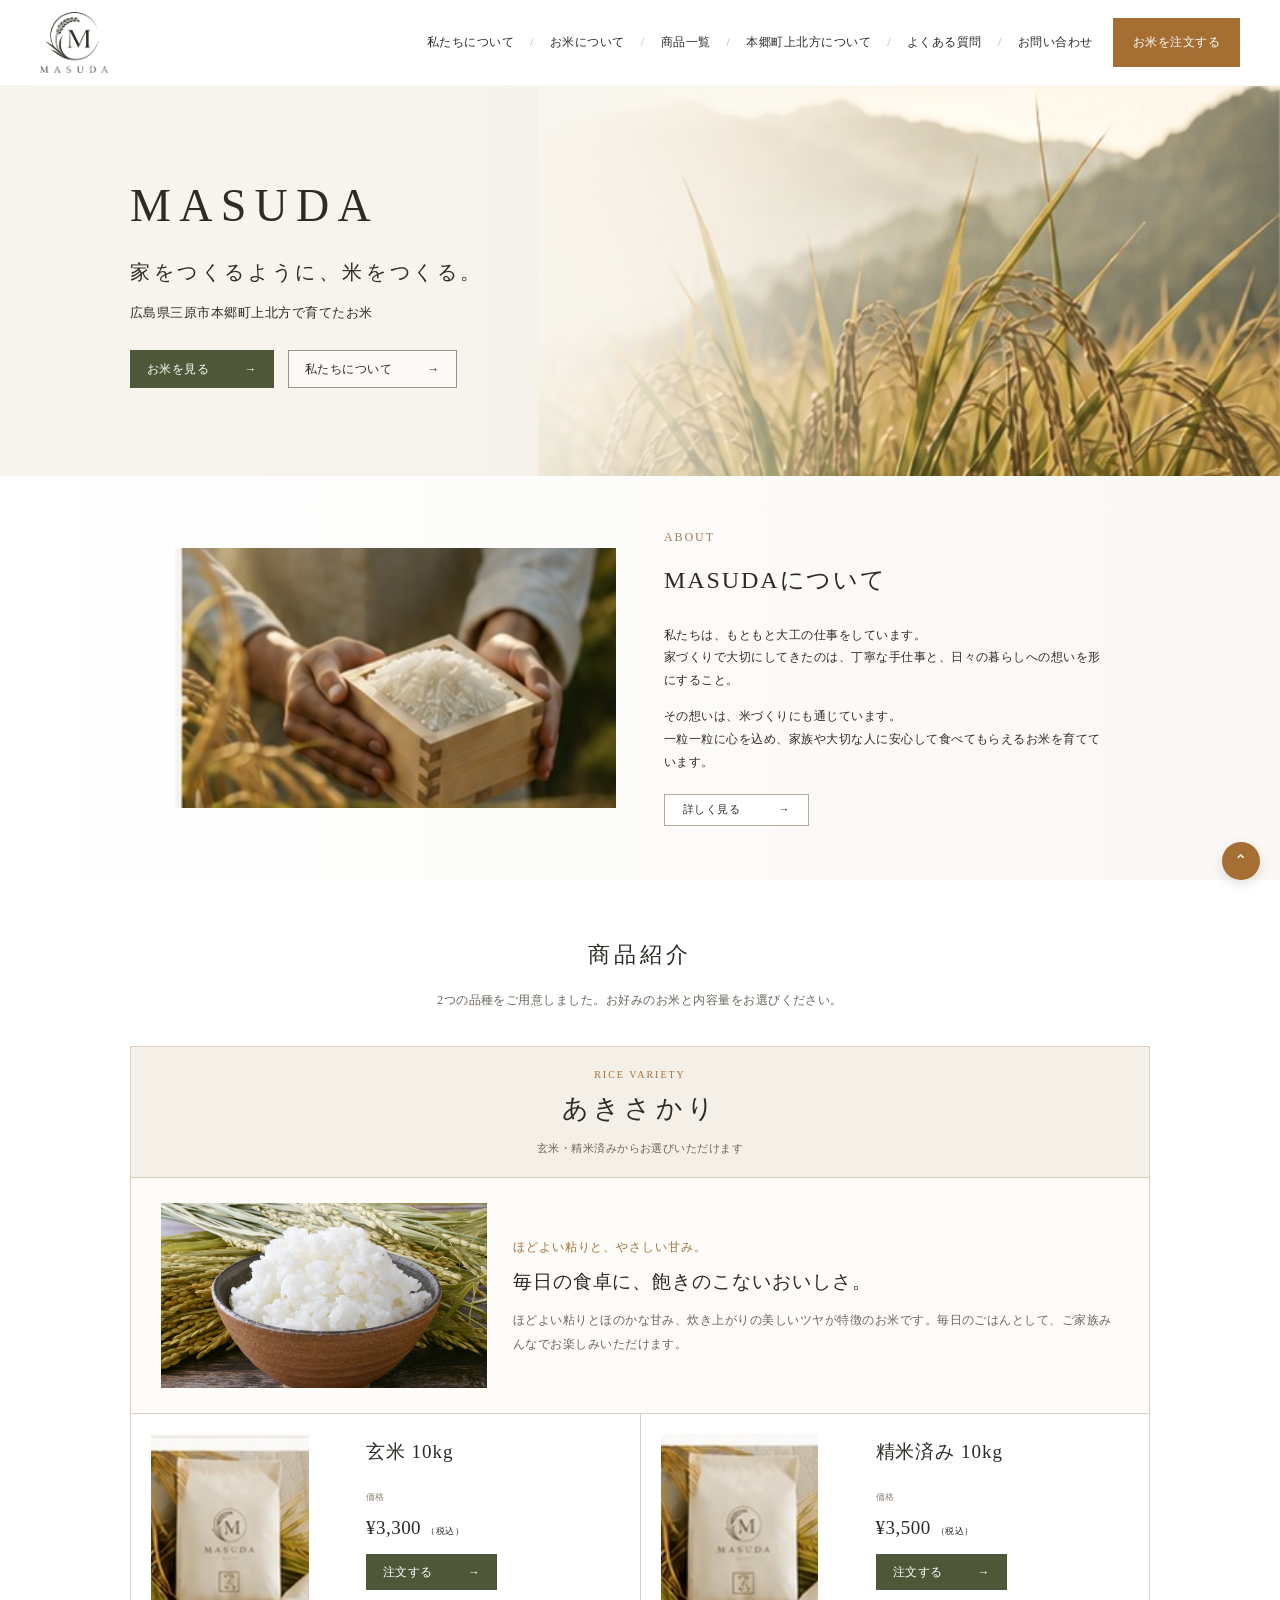
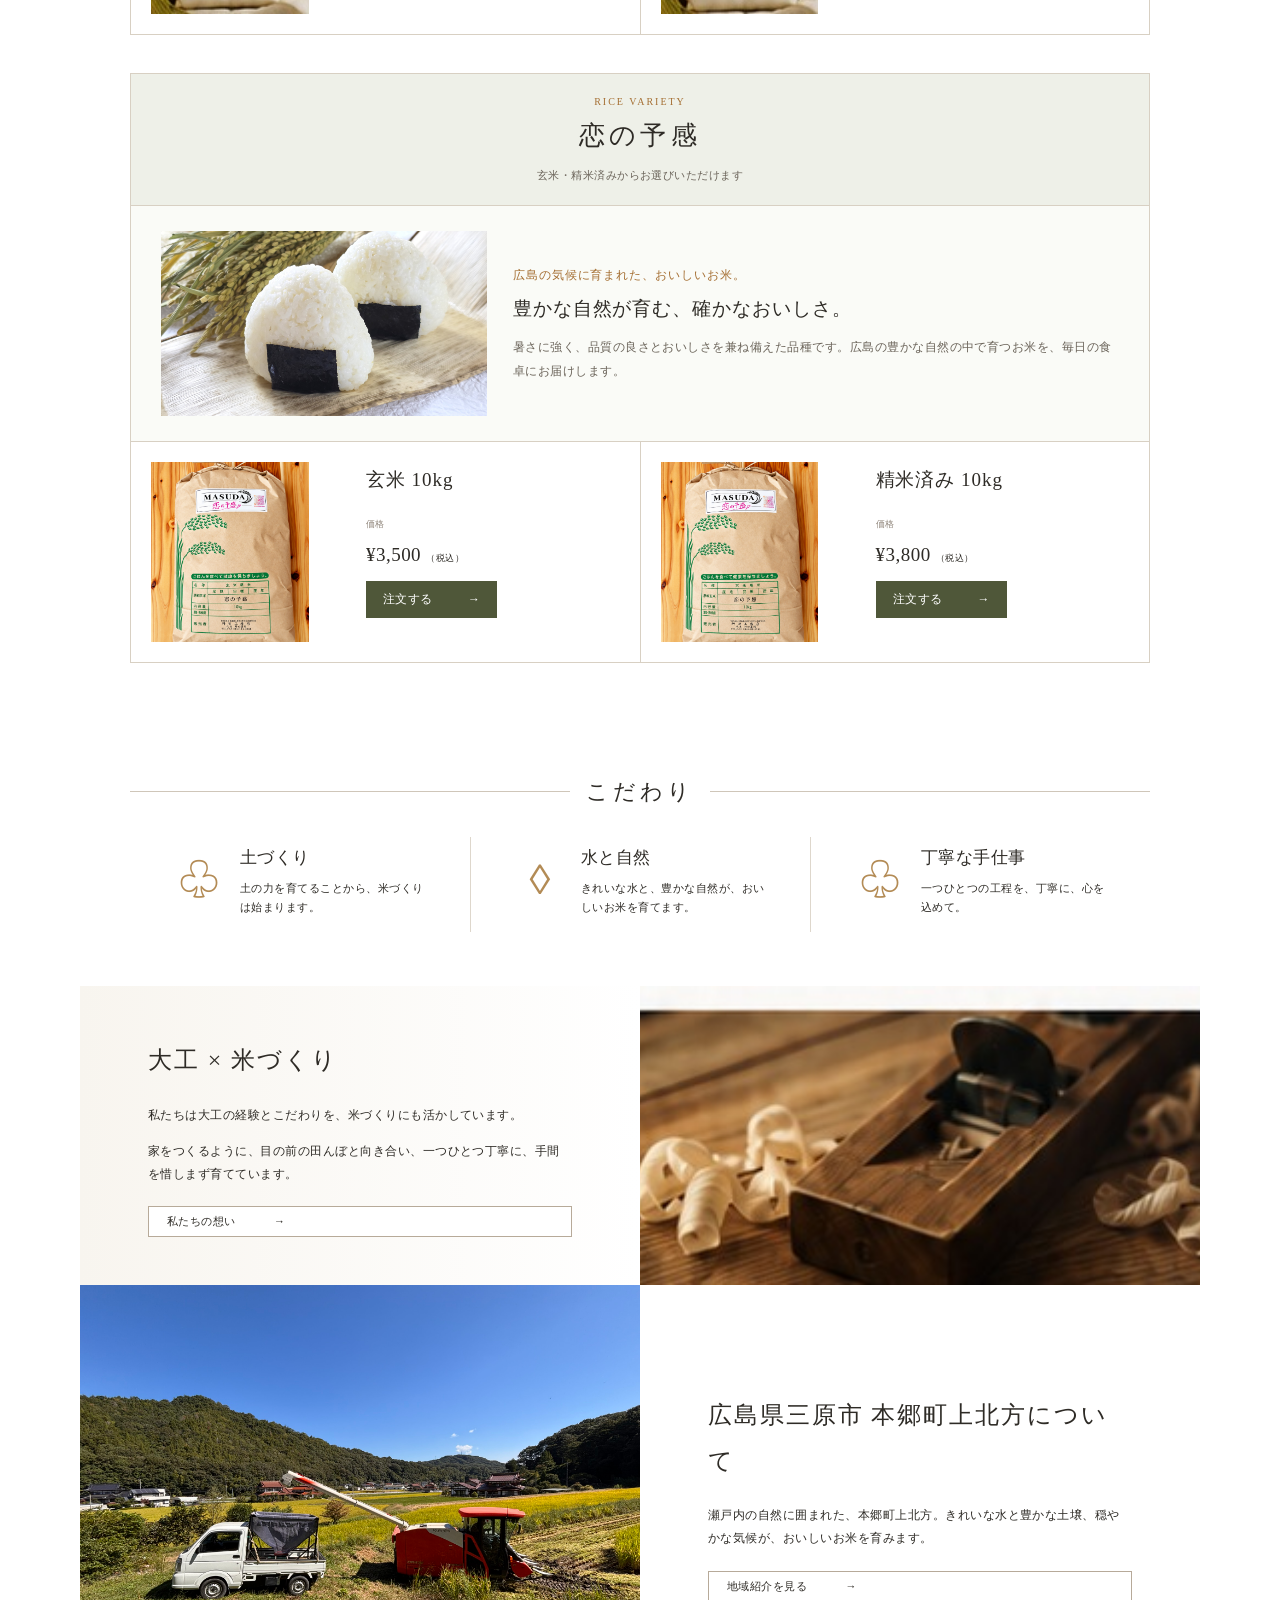
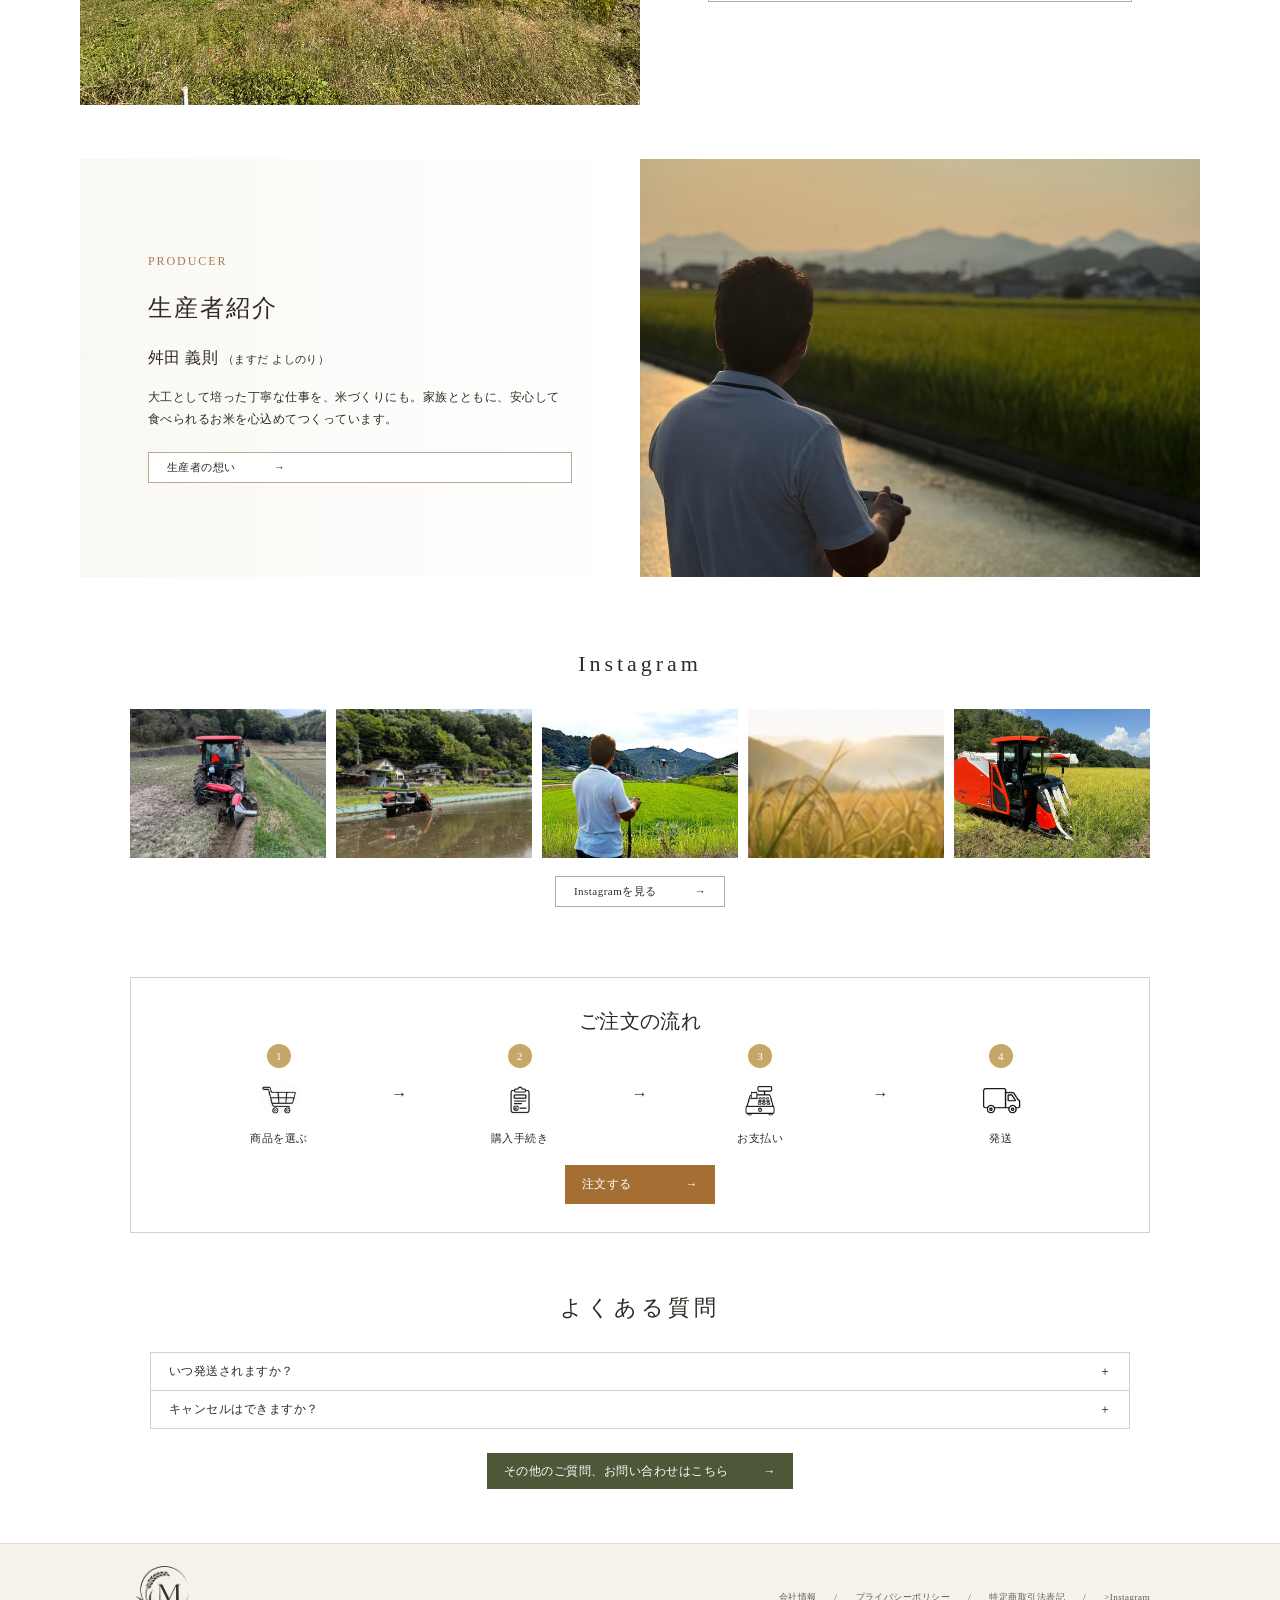
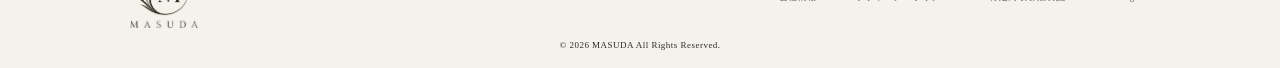
==== commit 958fafc9: "Add files via upload" ====
--- a/index.html
+++ b/index.html
@@ -80,15 +80,7 @@
                   <a href="#order" class="button button-dark small">注文する <span>→</span></a>
                 </div>
               </article>
-              <article class="product-card">
-                <img src="assets/product30.jpg" alt="あきさかり 玄米 30kg" loading="lazy" />
-                <div class="product-body">
-                  <h4>玄米 <span>30kg</span></h4>
-                  <span class="label">価格</span>
-                  <p class="price">¥10,000 <small>（税込）</small></p>
-                  <a href="#order" class="button button-dark small">注文する <span>→</span></a>
-                </div>
-              </article>
+
               <article class="product-card">
                 <img src="assets/product10.jpg" alt="あきさかり 精米済み 10kg" loading="lazy" />
                 <div class="product-body">
@@ -98,15 +90,7 @@
                   <a href="#order" class="button button-dark small">注文する <span>→</span></a>
                 </div>
               </article>
-              <article class="product-card">
-                <img src="assets/product30.jpg" alt="あきさかり 精米済み 30kg" loading="lazy" />
-                <div class="product-body">
-                  <h4>精米済み <span>30kg</span></h4>
-                  <span class="label">価格</span>
-                  <p class="price">¥15,000 <small>（税込）</small></p>
-                  <a href="#order" class="button button-dark small">注文する <span>→</span></a>
-                </div>
-              </article>
+             
             </div>
           </section>
           <section class="rice-variety rice-variety--koinoyokan" aria-labelledby="heading-koinoyokan">
@@ -125,7 +109,7 @@
             </div>
             <div class="product-grid">
               <article class="product-card">
-                <img src="assets/恋の予感　玄米１０ｋｇ.png" alt="恋の予感 玄米 10kg" loading="lazy" />
+                <img src="assets/恋の予感10kg.jpg" alt="恋の予感 玄米 10kg" loading="lazy" />
                 <div class="product-body">
                   <h4>玄米 <span>10kg</span></h4>
                   <span class="label">価格</span>
@@ -133,17 +117,9 @@
                   <a href="https://admin.thebase.com/shop_admin/items/edit/163374486"target="_blank" class="button button-dark small">注文する <span>→</span></a>
                 </div>
               </article>
-              <article class="product-card">
-                <img src="assets/恋の予感　玄米１０ｋｇ.png" alt="恋の予感 玄米 30kg" loading="lazy" />
-                <div class="product-body">
-                  <h4>玄米 <span>30kg</span></h4>
-                  <span class="label">価格</span>
-                  <p class="price">¥10,000 <small>（税込）</small></p>
-                  <a href="#order" class="button button-dark small">注文する <span>→</span></a>
-                </div>
-              </article>
-              <article class="product-card">
-                <img src="assets/恋の予感　玄米１０ｋｇ.png" alt="恋の予感 精米済み 10kg" loading="lazy" />
+
+              <article class="product-card">
+                <img src="assets/恋の予感10kg.jpg" alt="恋の予感 精米済み 10kg" loading="lazy" />
                 <div class="product-body">
                   <h4>精米済み <span>10kg</span></h4>
                   <span class="label">価格</span>
@@ -151,15 +127,7 @@
                   <a href="https://admin.thebase.com/shop_admin/items/edit/163375586"target="_blank" class="button button-dark small">注文する <span>→</span></a>
                 </div>
               </article>
-              <article class="product-card">
-                <img src="assets/恋の予感　玄米１０ｋｇ.png"alt="恋の予感 精米済み 30kg" loading="lazy" />
-                <div class="product-body">
-                  <h4>精米済み <span>30kg</span></h4>
-                  <span class="label">価格</span>
-                  <p class="price">¥15,000 <small>（税込）</small></p>
-                  <a href="#order" class="button button-dark small">注文する <span>→</span></a>
-                </div>
-              </article>
+
             </div>
           </section>
       </div>
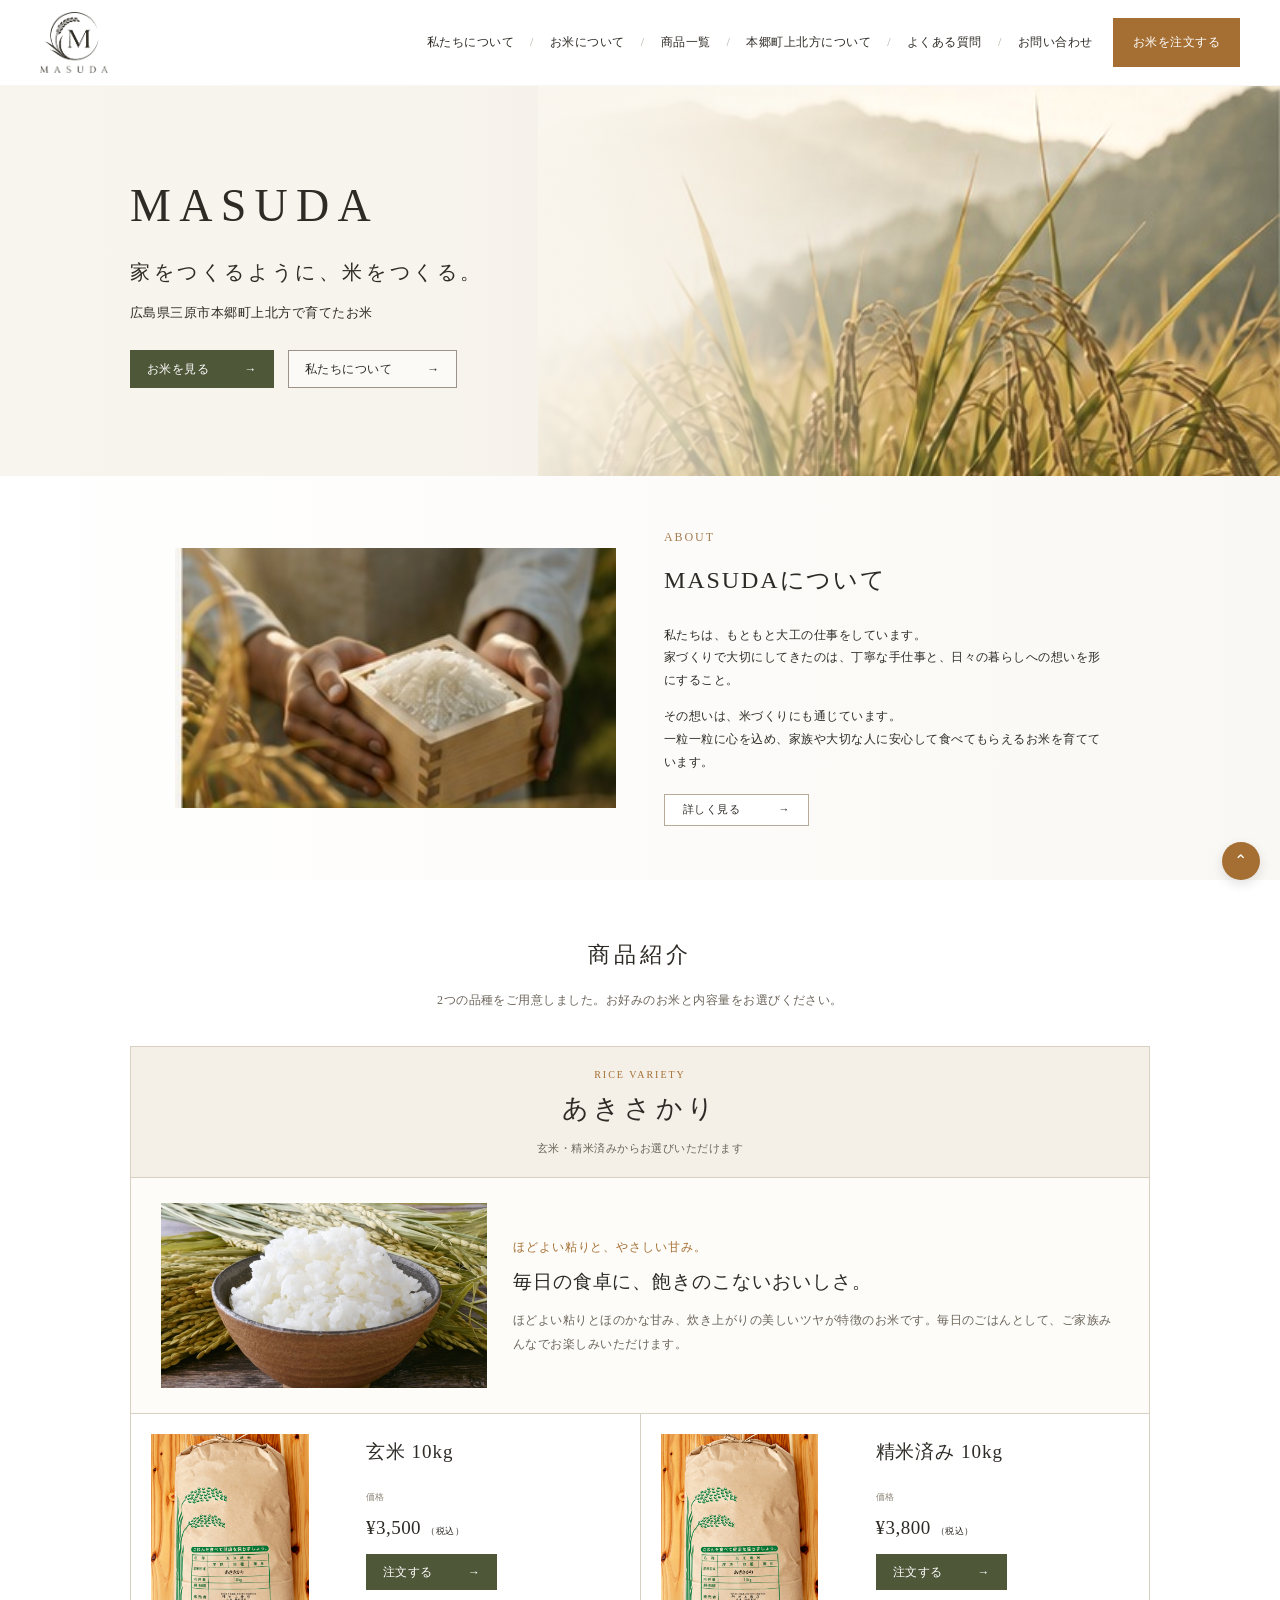
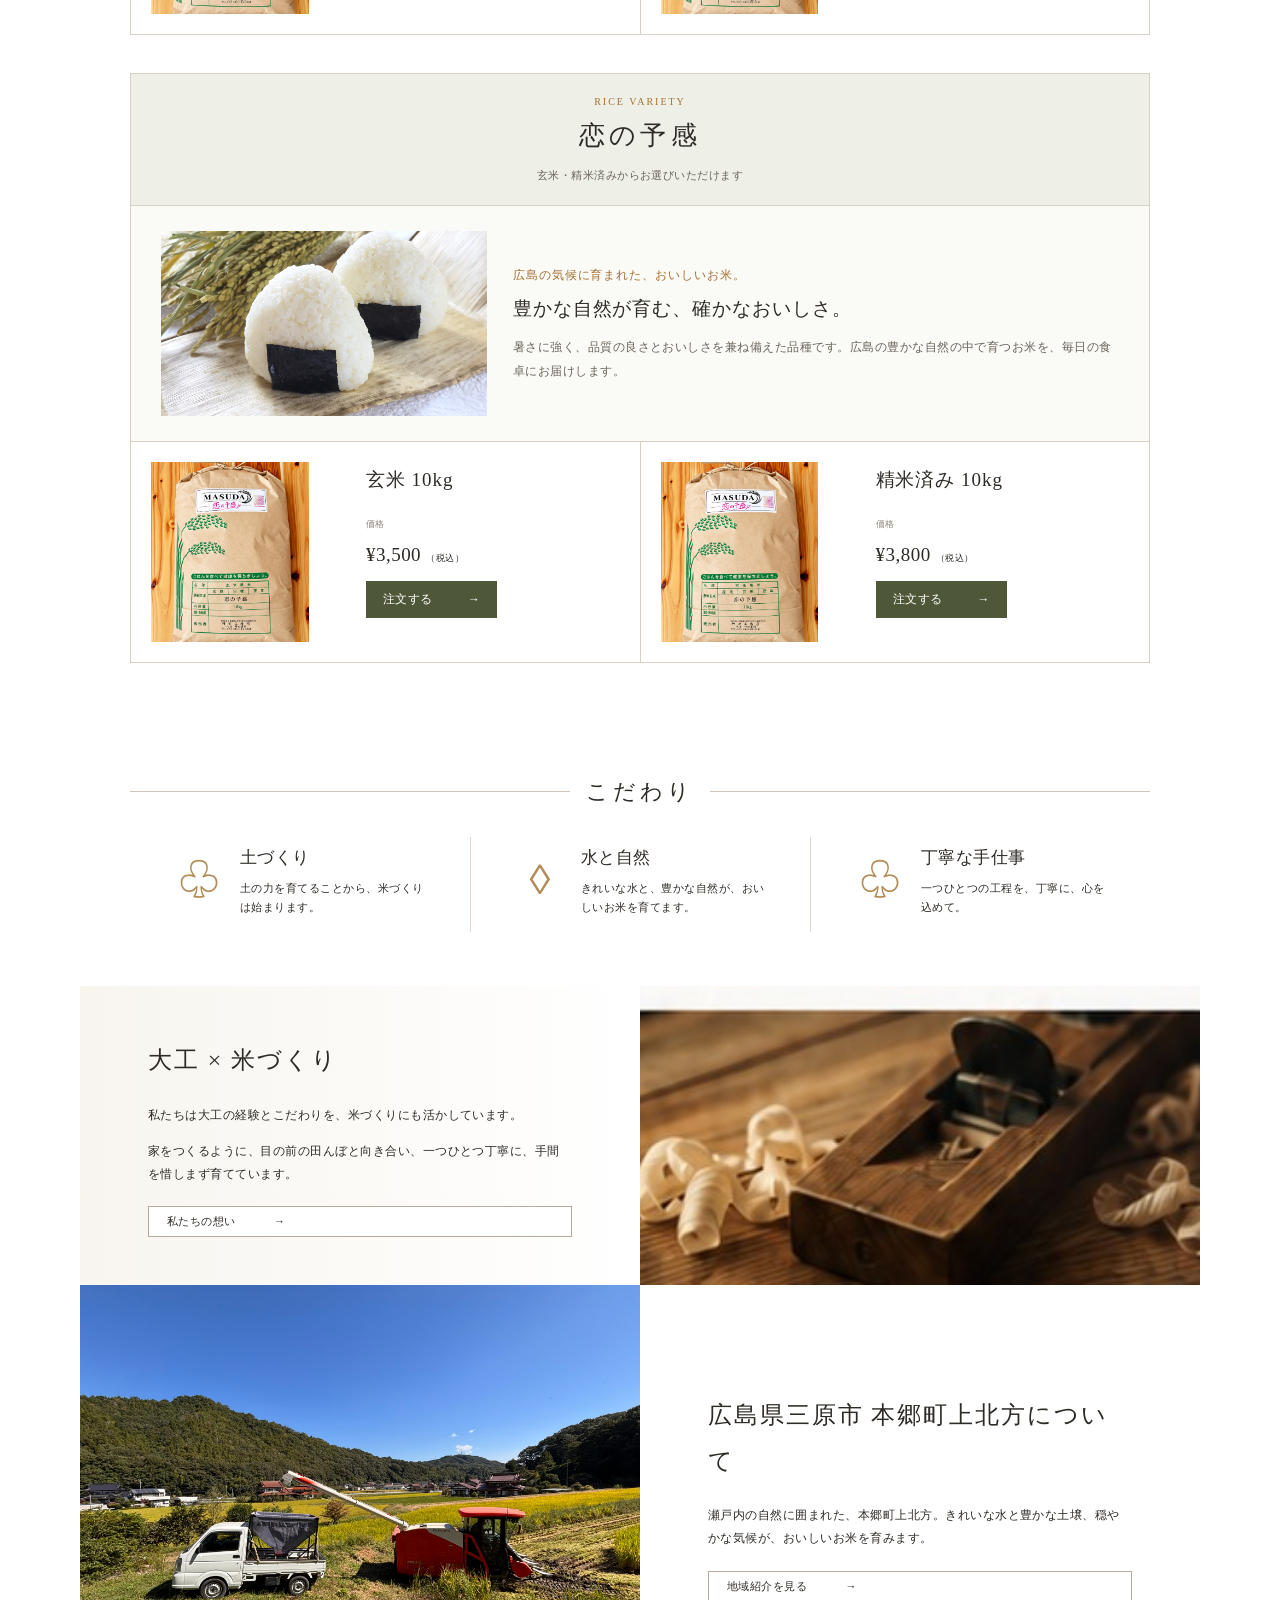
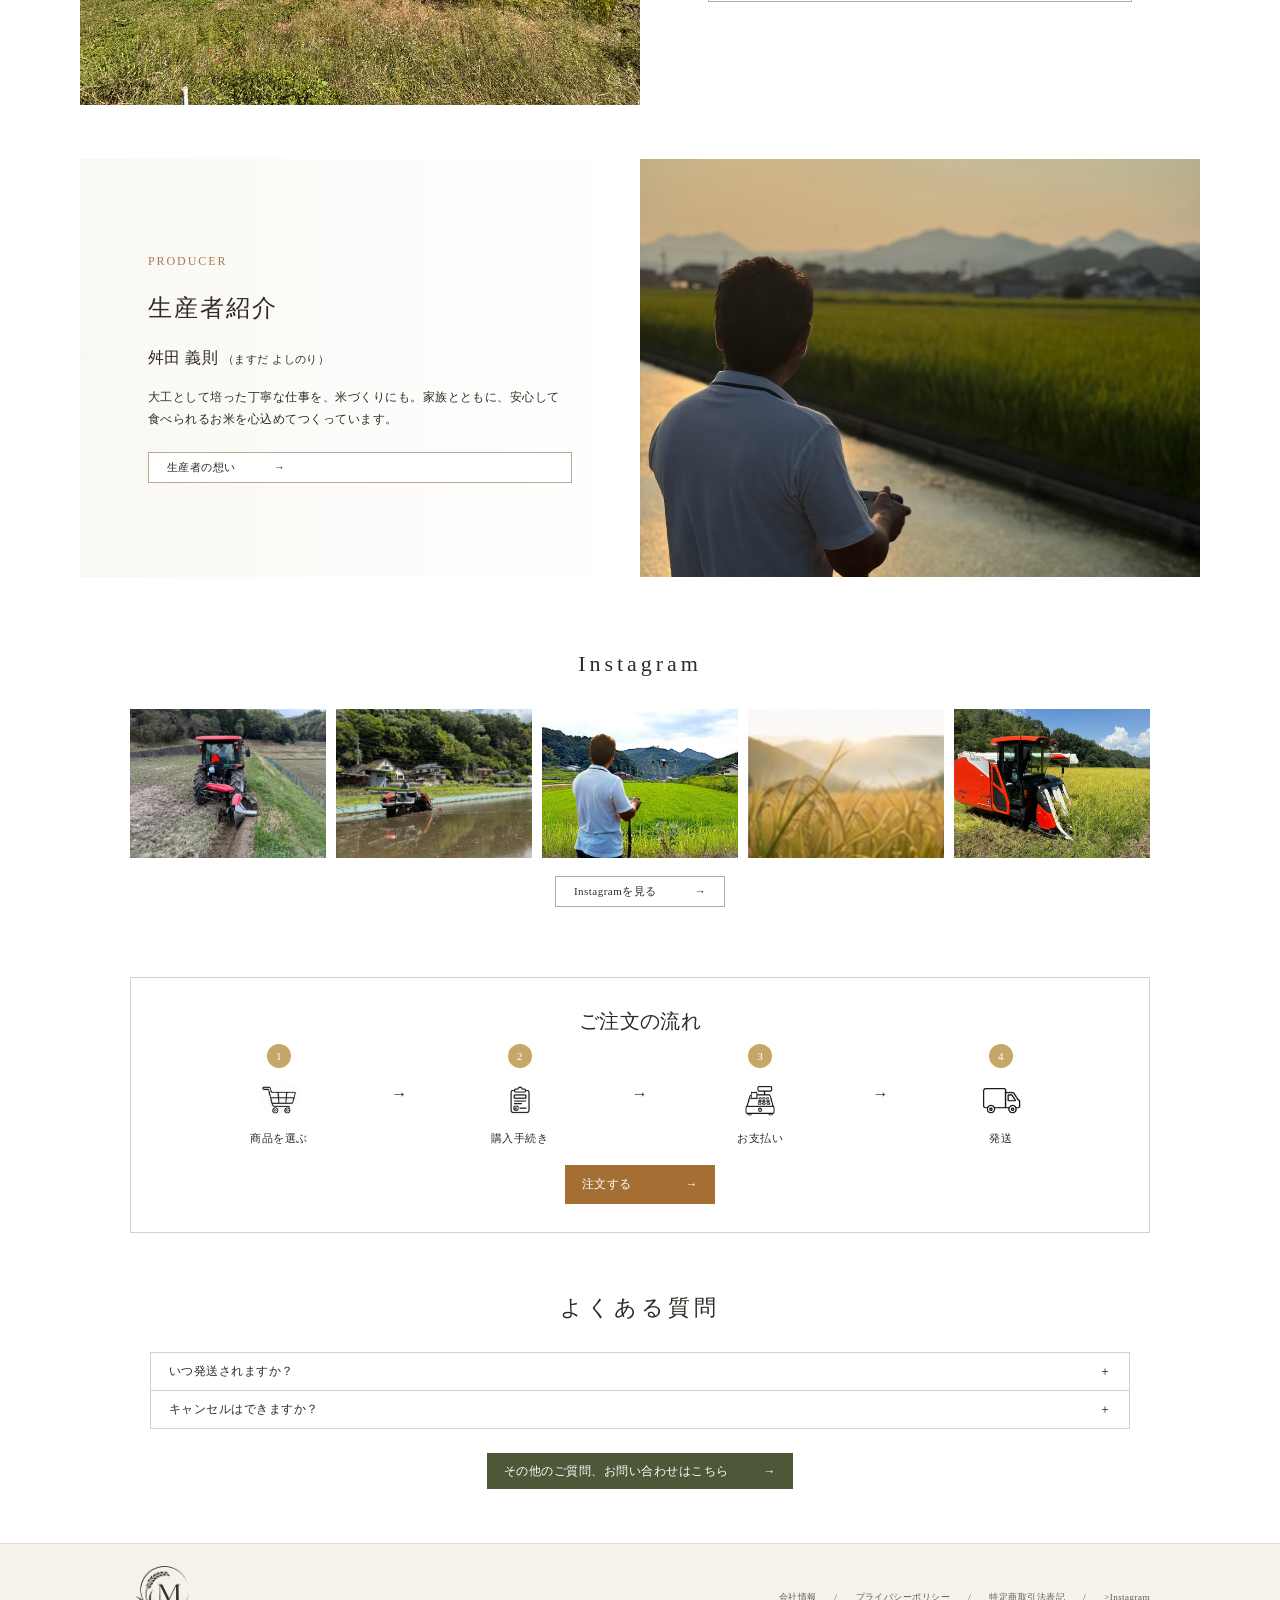
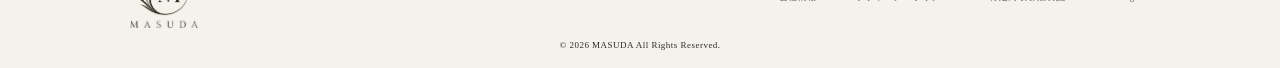
==== commit 5460214e: "Add files via upload" ====
--- a/index.html
+++ b/index.html
@@ -72,21 +72,21 @@
             </div>
             <div class="product-grid">
               <article class="product-card">
-                <img src="assets/03_product_10kg.jpg" alt="あきさかり 玄米 10kg" loading="lazy" />
+                <img src="assets/あきさかり10kg.jpg" alt="あきさかり 玄米 10kg" loading="lazy" />
                 <div class="product-body">
                   <h4>玄米 <span>10kg</span></h4>
                   <span class="label">価格</span>
-                  <p class="price">¥3,300 <small>（税込）</small></p>
+                  <p class="price">¥3,500 <small>（税込）</small></p>
                   <a href="#order" class="button button-dark small">注文する <span>→</span></a>
                 </div>
               </article>
 
               <article class="product-card">
-                <img src="assets/product10.jpg" alt="あきさかり 精米済み 10kg" loading="lazy" />
+                <img src="assets/あきさかり10kg.jpg" alt="あきさかり 精米済み 10kg" loading="lazy" />
                 <div class="product-body">
                   <h4>精米済み <span>10kg</span></h4>
                   <span class="label">価格</span>
-                  <p class="price">¥3,500 <small>（税込）</small></p>
+                  <p class="price">¥3,800 <small>（税込）</small></p>
                   <a href="#order" class="button button-dark small">注文する <span>→</span></a>
                 </div>
               </article>
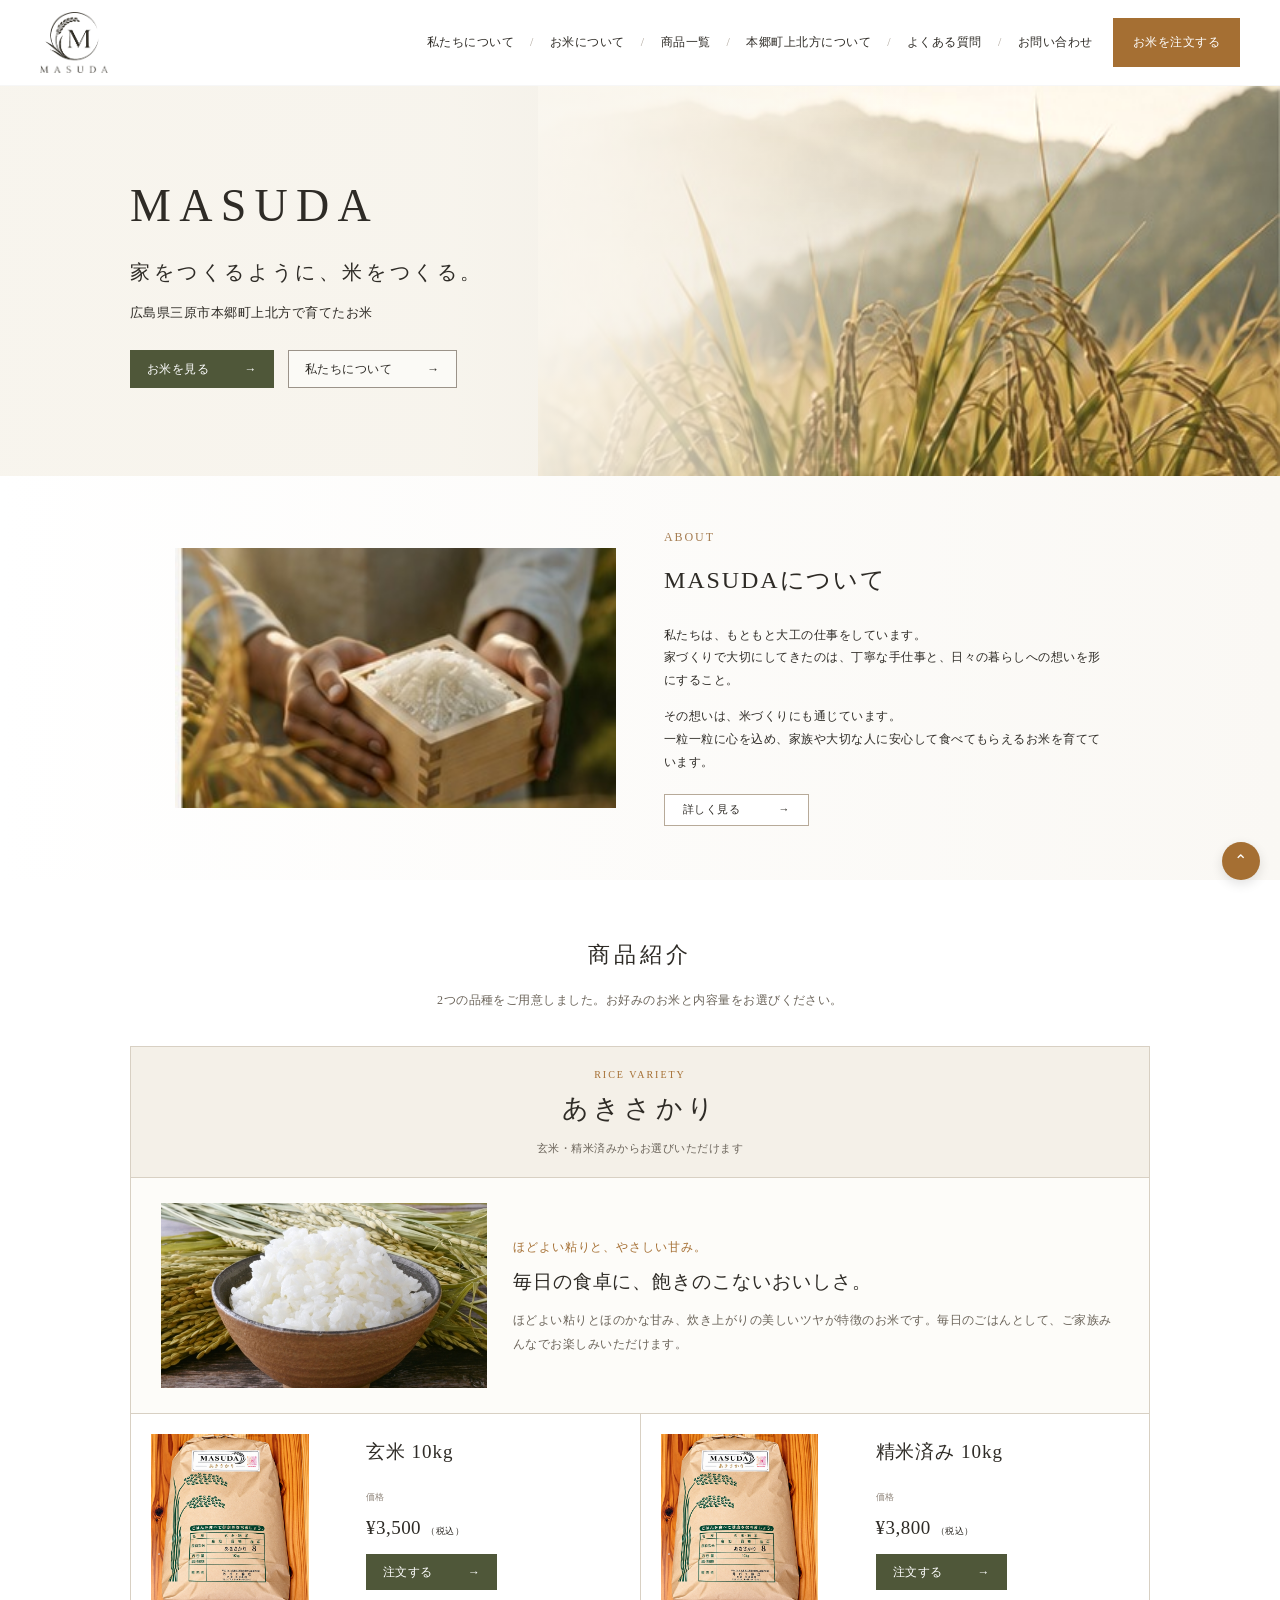
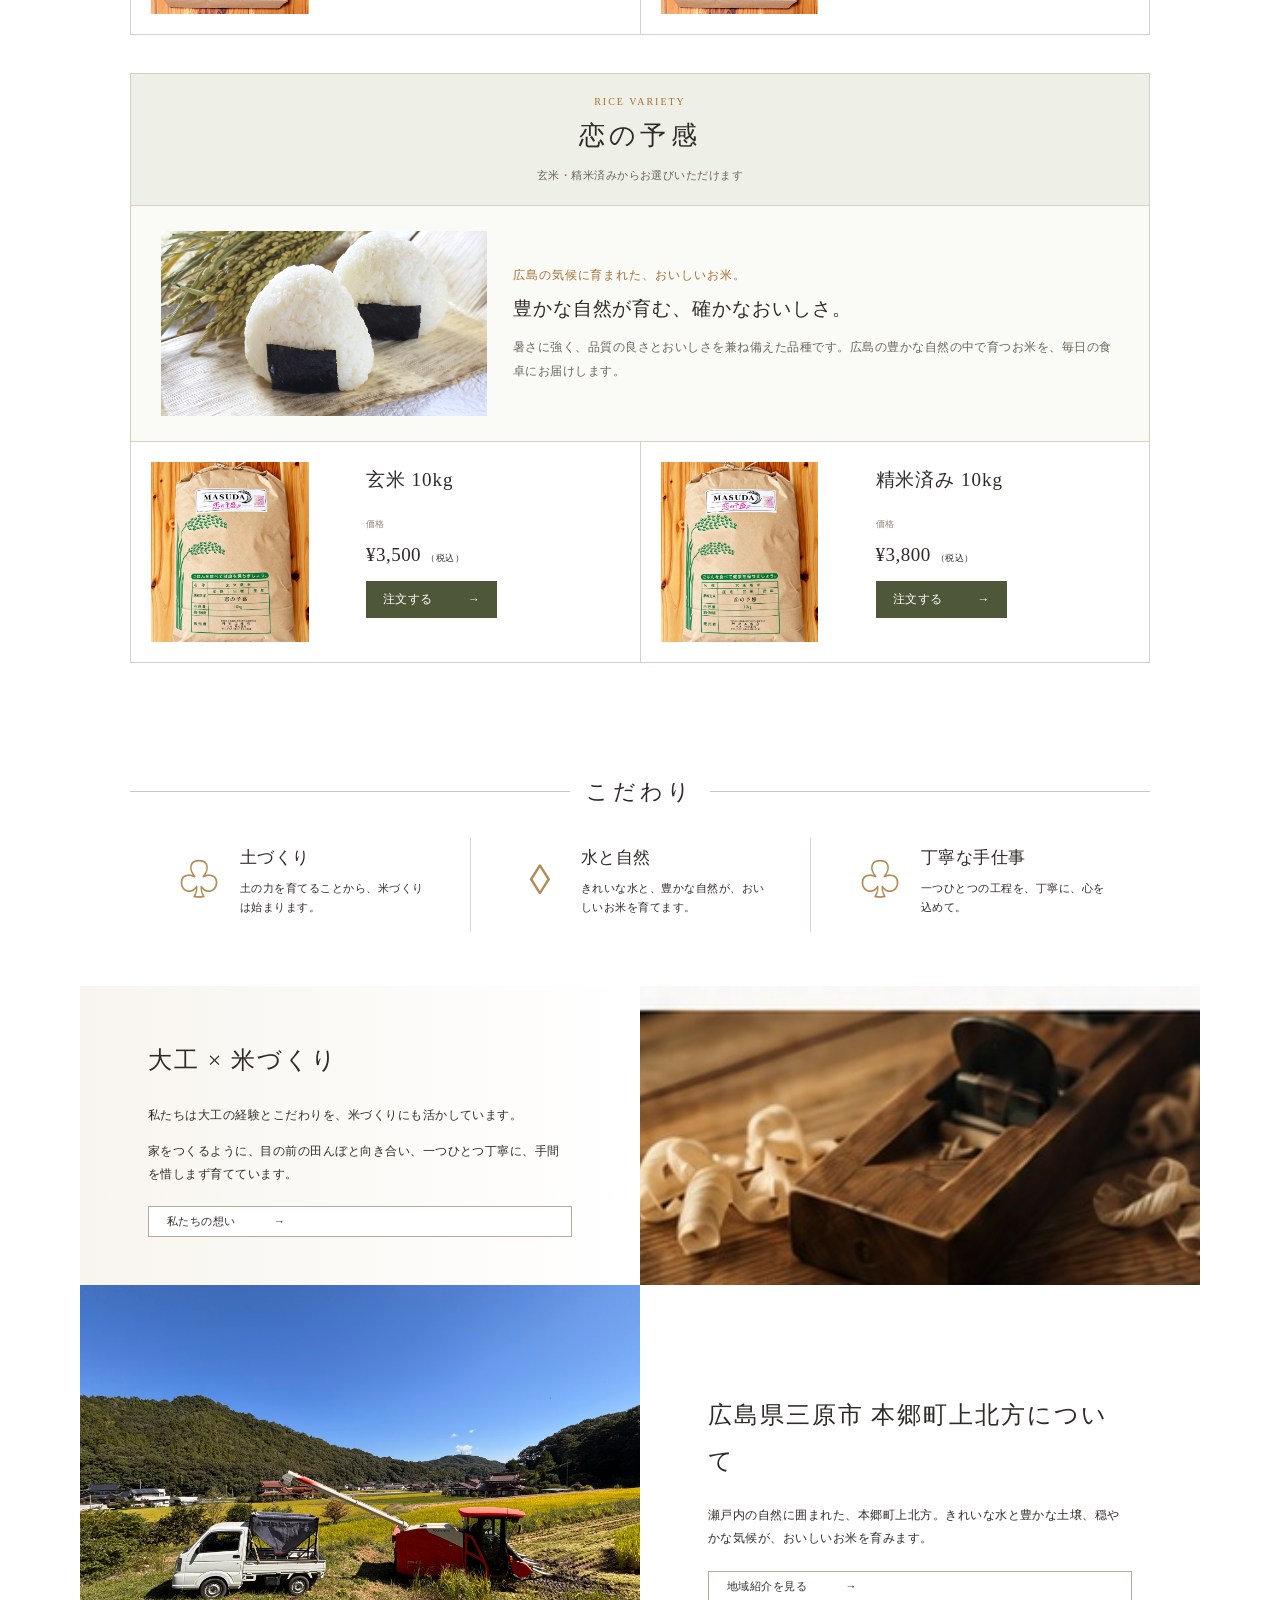
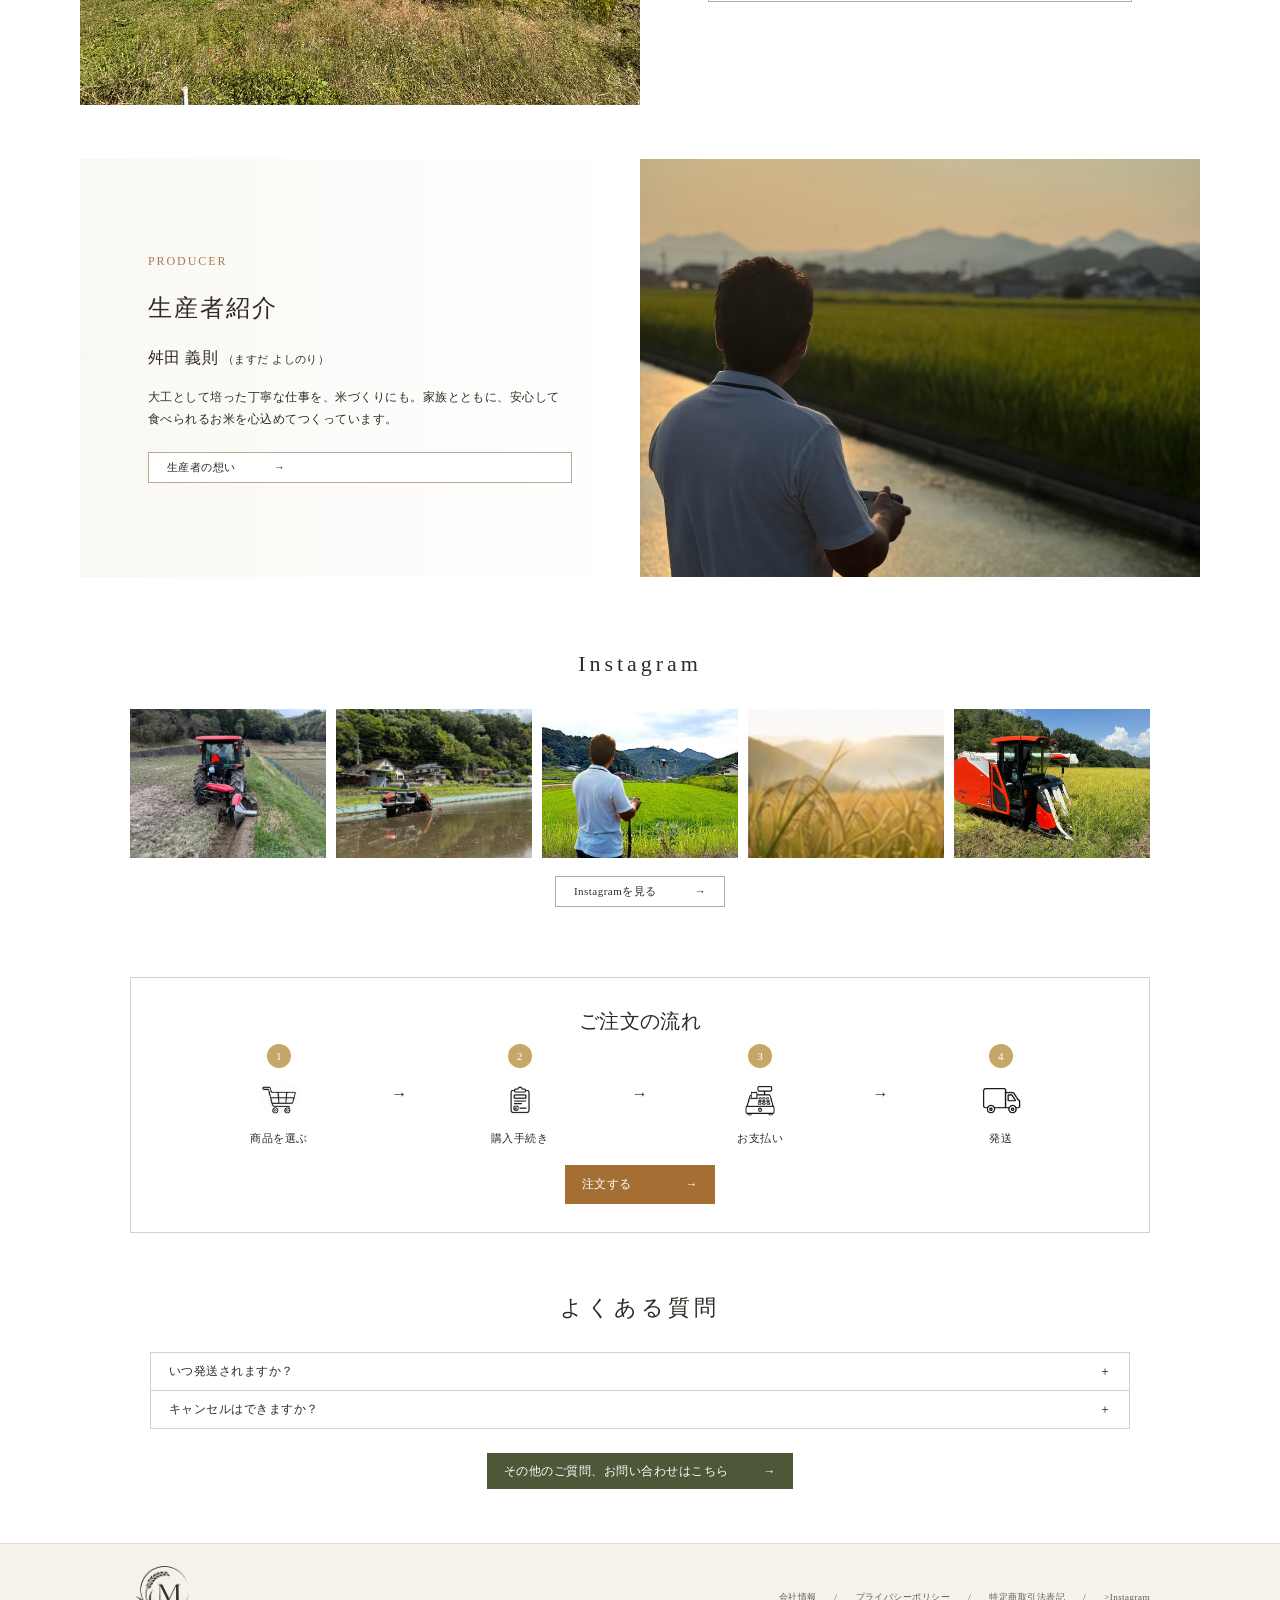
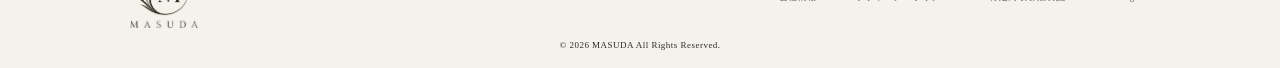
==== commit 8bd1d1c5: "Add files via upload" ====
--- a/index.html
+++ b/index.html
@@ -72,22 +72,22 @@
             </div>
             <div class="product-grid">
               <article class="product-card">
-                <img src="assets/あきさかり10kg.jpg" alt="あきさかり 玄米 10kg" loading="lazy" />
+                <img src="assets/あきさかり.jpg" alt="あきさかり 玄米 10kg" loading="lazy" />
                 <div class="product-body">
                   <h4>玄米 <span>10kg</span></h4>
                   <span class="label">価格</span>
                   <p class="price">¥3,500 <small>（税込）</small></p>
-                  <a href="#order" class="button button-dark small">注文する <span>→</span></a>
-                </div>
-              </article>
-
-              <article class="product-card">
-                <img src="assets/あきさかり10kg.jpg" alt="あきさかり 精米済み 10kg" loading="lazy" />
+                  <a href="https://masudabuild.base.shop/items/163537038"target="_blank" class="button button-dark small">注文する <span>→</span></a>
+                </div>
+              </article>
+
+              <article class="product-card">
+                <img src="assets/あきさかり.jpg" alt="あきさかり 精米済み 10kg" loading="lazy" />
                 <div class="product-body">
                   <h4>精米済み <span>10kg</span></h4>
                   <span class="label">価格</span>
                   <p class="price">¥3,800 <small>（税込）</small></p>
-                  <a href="#order" class="button button-dark small">注文する <span>→</span></a>
+                  <a href="https://masudabuild.base.shop/items/163537312"target="_blank" class="button button-dark small">注文する <span>→</span></a>
                 </div>
               </article>
              
@@ -114,7 +114,7 @@
                   <h4>玄米 <span>10kg</span></h4>
                   <span class="label">価格</span>
                   <p class="price">¥3,500 <small>（税込）</small></p>
-                  <a href="https://admin.thebase.com/shop_admin/items/edit/163374486"target="_blank" class="button button-dark small">注文する <span>→</span></a>
+                  <a href="https://masudabuild.base.shop/items/163374486"target="_blank" class="button button-dark small">注文する <span>→</span></a>
                 </div>
               </article>
 
@@ -124,7 +124,7 @@
                   <h4>精米済み <span>10kg</span></h4>
                   <span class="label">価格</span>
                   <p class="price">¥3,800 <small>（税込）</small></p>
-                  <a href="https://admin.thebase.com/shop_admin/items/edit/163375586"target="_blank" class="button button-dark small">注文する <span>→</span></a>
+                  <a href="https://masudabuild.base.shop/items/163375586"target="_blank" class="button button-dark small">注文する <span>→</span></a>
                 </div>
               </article>
 
